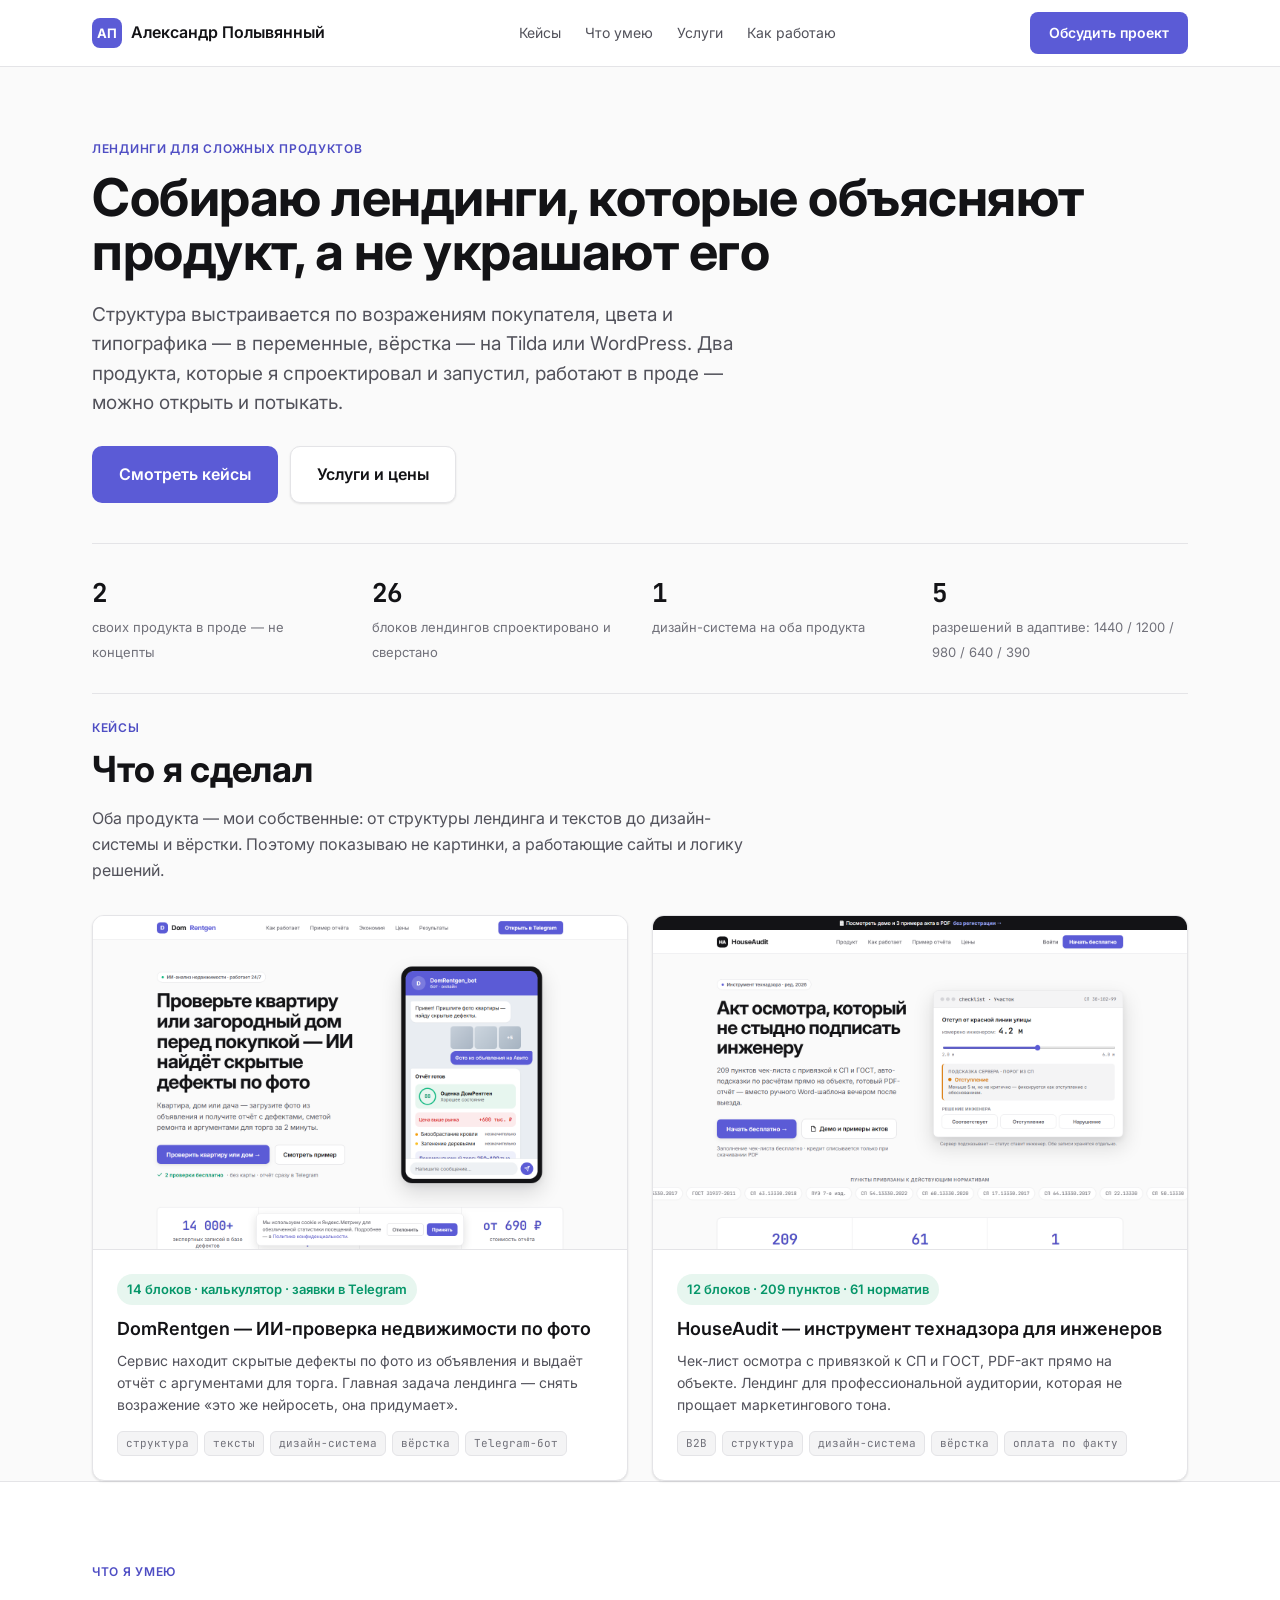
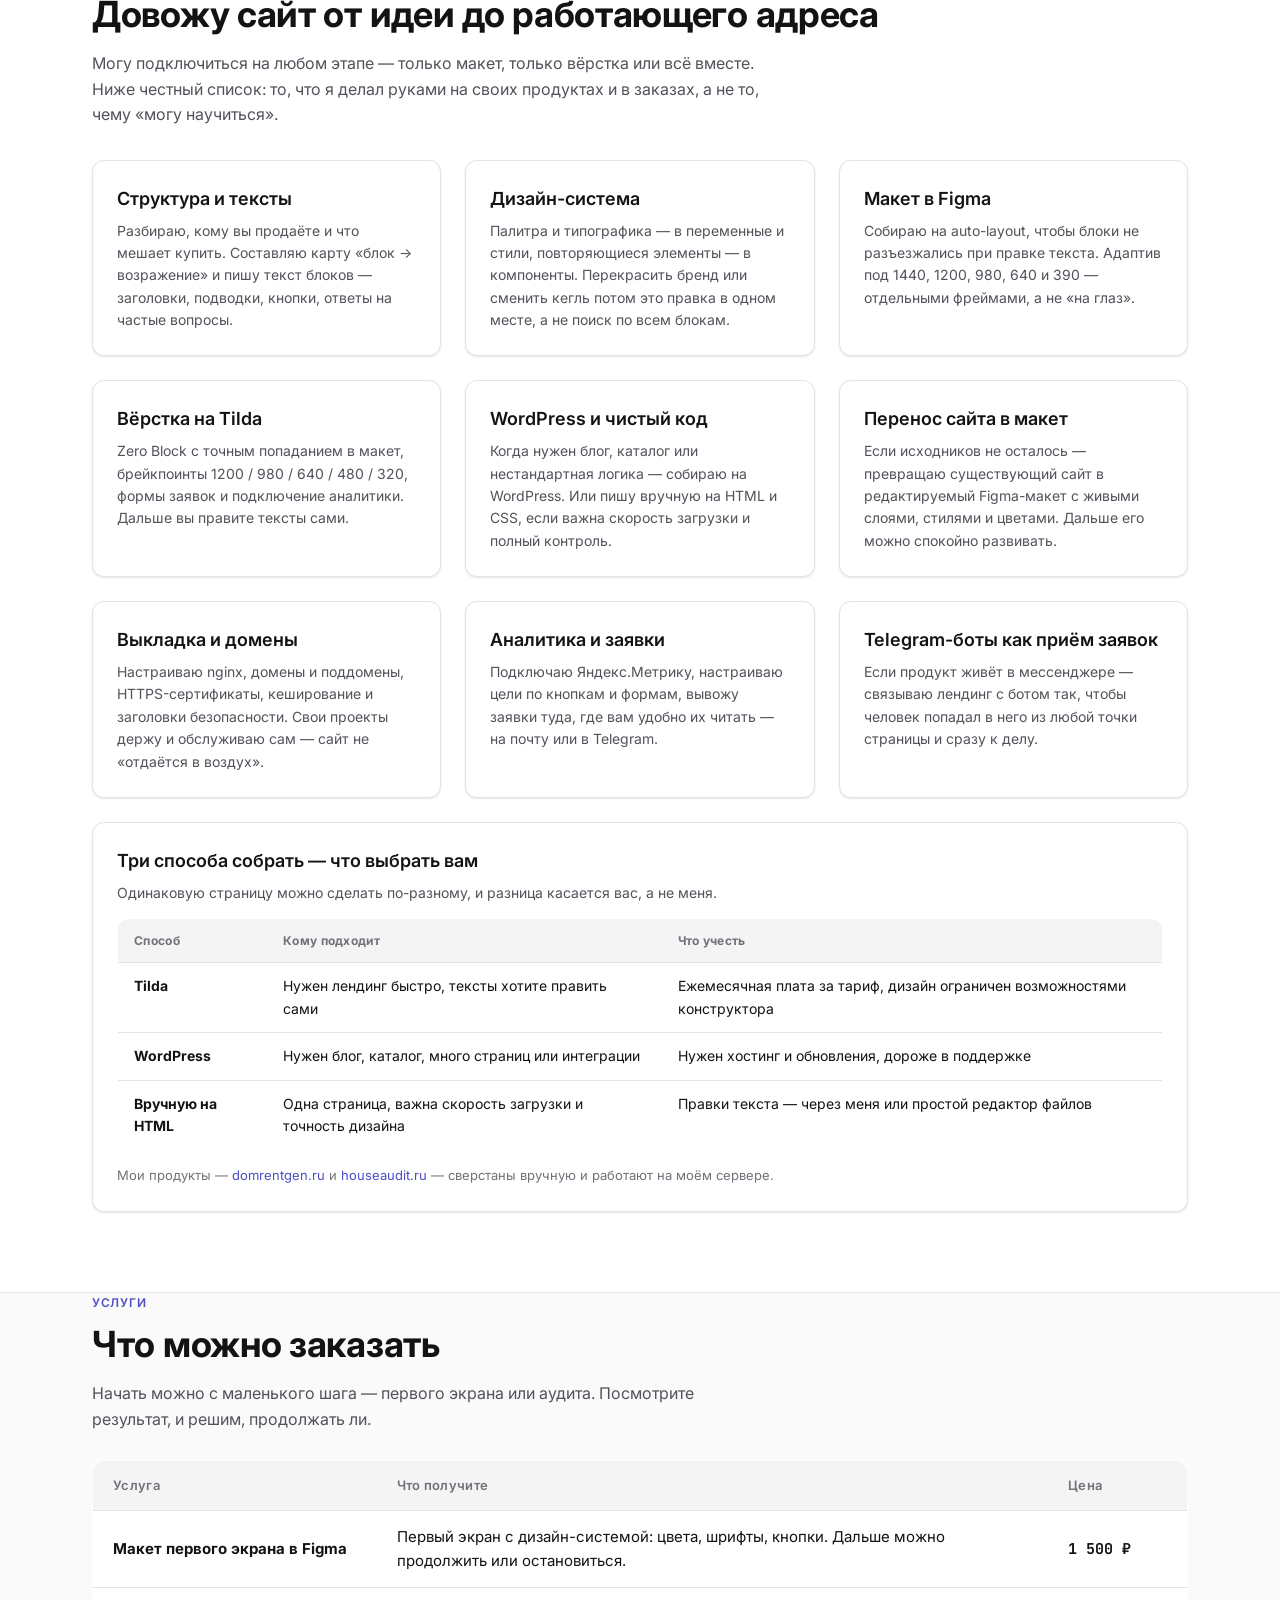
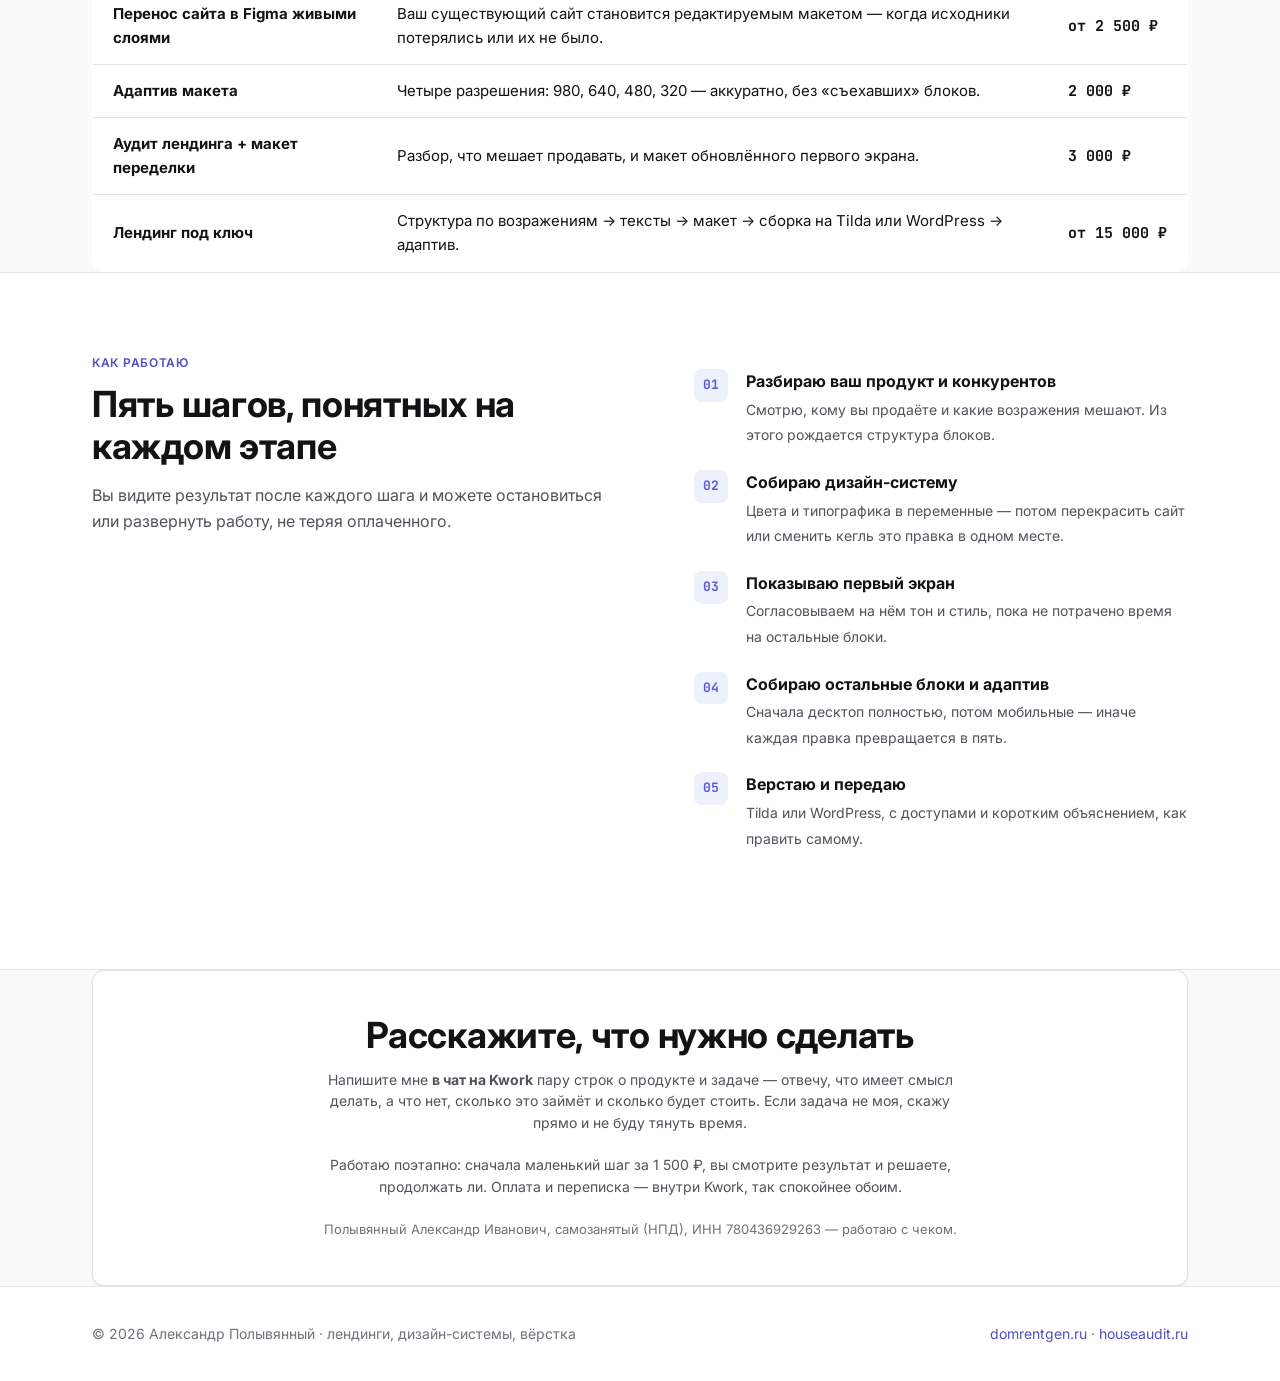
==== index.html @ 4ff12c0b "Портфолио: главная и два кейса" ====
<!doctype html>
<html lang="ru">
<head>
<meta charset="utf-8">
<meta name="viewport" content="width=device-width, initial-scale=1">
<title>Александр Полывянный — лендинги и дизайн-системы для продуктов</title>
<meta name="description" content="Собираю лендинги, которые объясняют сложный продукт: структура по возражениям, дизайн-система в Figma, сборка на Tilda или WordPress. Два своих продукта в проде.">
<meta property="og:title" content="Александр Полывянный — лендинги и дизайн-системы">
<meta property="og:description" content="Лендинги для сложных продуктов: структура, дизайн-система, вёрстка. Кейсы DomRentgen и HouseAudit.">
<meta property="og:image" content="assets/domrentgen-hero-1440.png">
<meta property="og:type" content="website">
<link rel="preconnect" href="https://fonts.googleapis.com">
<link href="https://fonts.googleapis.com/css2?family=Inter:wght@400;500;600;700&family=JetBrains+Mono:wght@500;700&display=swap" rel="stylesheet">
<link rel="stylesheet" href="styles.css">
</head>
<body>

<header class="site-head">
  <div class="wrap">
    <a class="logo" href="/"><i>АП</i> Александр Полывянный</a>
    <nav class="site-nav">
      <a href="#cases">Кейсы</a>
      <a href="#skills">Что умею</a>
      <a href="#services">Услуги</a>
      <a href="#process">Как работаю</a>
    </nav>
    <a class="btn btn-primary btn-sm" href="#contact">Обсудить проект</a>
  </div>
</header>

<section class="wrap" style="padding-top:72px;padding-bottom:24px">
  <p class="eyebrow">ЛЕНДИНГИ ДЛЯ СЛОЖНЫХ ПРОДУКТОВ</p>
  <h1>Собираю лендинги, которые объясняют продукт, а не украшают его</h1>
  <p class="lead sub">Структура выстраивается по возражениям покупателя, цвета и типографика — в переменные, вёрстка — на Tilda или WordPress. Два продукта, которые я спроектировал и запустил, работают в проде — можно открыть и потыкать.</p>
  <div style="display:flex;gap:12px;flex-wrap:wrap;margin-top:28px">
    <a class="btn btn-primary" href="#cases">Смотреть кейсы</a>
    <a class="btn btn-ghost" href="#services">Услуги и цены</a>
  </div>

  <div class="facts">
    <div><b>2</b><span>своих продукта в проде — не концепты</span></div>
    <div><b>26</b><span>блоков лендингов спроектировано и сверстано</span></div>
    <div><b>1</b><span>дизайн-система на оба продукта</span></div>
    <div><b>5</b><span>разрешений в адаптиве: 1440 / 1200 / 980 / 640 / 390</span></div>
  </div>
</section>

<section id="cases" class="wrap">
  <p class="eyebrow">КЕЙСЫ</p>
  <h2>Что я сделал</h2>
  <p class="sub">Оба продукта — мои собственные: от структуры лендинга и текстов до дизайн-системы и вёрстки. Поэтому показываю не картинки, а работающие сайты и логику решений.</p>

  <div class="grid g2" style="margin-top:32px">
    <a class="card case" href="case-domrentgen.html">
      <div class="shot"><img src="assets/domrentgen-hero-1440.png" alt="Первый экран лендинга DomRentgen" loading="lazy"></div>
      <div class="card-pad">
        <span class="result">14 блоков · калькулятор · заявки в Telegram</span>
        <h3>DomRentgen — ИИ-проверка недвижимости по фото</h3>
        <p>Сервис находит скрытые дефекты по фото из объявления и выдаёт отчёт с аргументами для торга. Главная задача лендинга — снять возражение «это же нейросеть, она придумает».</p>
        <div class="tags"><span class="tag">структура</span><span class="tag">тексты</span><span class="tag">дизайн-система</span><span class="tag">вёрстка</span><span class="tag">Telegram-бот</span></div>
      </div>
    </a>

    <a class="card case" href="case-houseaudit.html">
      <div class="shot"><img src="assets/houseaudit-hero-1440.png" alt="Первый экран лендинга HouseAudit" loading="lazy"></div>
      <div class="card-pad">
        <span class="result">12 блоков · 209 пунктов · 61 норматив</span>
        <h3>HouseAudit — инструмент технадзора для инженеров</h3>
        <p>Чек-лист осмотра с привязкой к СП и ГОСТ, PDF-акт прямо на объекте. Лендинг для профессиональной аудитории, которая не прощает маркетингового тона.</p>
        <div class="tags"><span class="tag">B2B</span><span class="tag">структура</span><span class="tag">дизайн-система</span><span class="tag">вёрстка</span><span class="tag">оплата по факту</span></div>
      </div>
    </a>
  </div>

</section>

<section id="skills" style="background:var(--surface);border-top:1px solid var(--line);border-bottom:1px solid var(--line)">
  <div class="wrap">
    <p class="eyebrow">ЧТО Я УМЕЮ</p>
    <h2>Довожу сайт от идеи до работающего адреса</h2>
    <p class="sub">Могу подключиться на любом этапе — только макет, только вёрстка или всё вместе. Ниже честный список: то, что я делал руками на своих продуктах и в заказах, а не то, чему «могу научиться».</p>

    <div class="grid g3" style="margin-top:32px">
      <div class="card card-pad">
        <h3>Структура и тексты</h3>
        <p>Разбираю, кому вы продаёте и что мешает купить. Составляю карту «блок → возражение» и пишу текст блоков — заголовки, подводки, кнопки, ответы на частые вопросы.</p>
      </div>
      <div class="card card-pad">
        <h3>Дизайн-система</h3>
        <p>Палитра и типографика — в переменные и стили, повторяющиеся элементы — в компоненты. Перекрасить бренд или сменить кегль потом это правка в одном месте, а не поиск по всем блокам.</p>
      </div>
      <div class="card card-pad">
        <h3>Макет в Figma</h3>
        <p>Собираю на auto-layout, чтобы блоки не разъезжались при правке текста. Адаптив под 1440, 1200, 980, 640 и 390 — отдельными фреймами, а не «на глаз».</p>
      </div>
      <div class="card card-pad">
        <h3>Вёрстка на Tilda</h3>
        <p>Zero Block с точным попаданием в макет, брейкпоинты 1200 / 980 / 640 / 480 / 320, формы заявок и подключение аналитики. Дальше вы правите тексты сами.</p>
      </div>
      <div class="card card-pad">
        <h3>WordPress и чистый код</h3>
        <p>Когда нужен блог, каталог или нестандартная логика — собираю на WordPress. Или пишу вручную на HTML и CSS, если важна скорость загрузки и полный контроль.</p>
      </div>
      <div class="card card-pad">
        <h3>Перенос сайта в макет</h3>
        <p>Если исходников не осталось — превращаю существующий сайт в редактируемый Figma-макет с живыми слоями, стилями и цветами. Дальше его можно спокойно развивать.</p>
      </div>
      <div class="card card-pad">
        <h3>Выкладка и домены</h3>
        <p>Настраиваю nginx, домены и поддомены, HTTPS-сертификаты, кеширование и заголовки безопасности. Свои проекты держу и обслуживаю сам — сайт не «отдаётся в воздух».</p>
      </div>
      <div class="card card-pad">
        <h3>Аналитика и заявки</h3>
        <p>Подключаю Яндекс.Метрику, настраиваю цели по кнопкам и формам, вывожу заявки туда, где вам удобно их читать — на почту или в Telegram.</p>
      </div>
      <div class="card card-pad">
        <h3>Telegram-боты как приём заявок</h3>
        <p>Если продукт живёт в мессенджере — связываю лендинг с ботом так, чтобы человек попадал в него из любой точки страницы и сразу к делу.</p>
      </div>
    </div>

    <div class="card card-pad" style="margin-top:24px">
      <h3>Три способа собрать — что выбрать вам</h3>
      <p style="margin-bottom:14px">Одинаковую страницу можно сделать по-разному, и разница касается вас, а не меня.</p>
      <table class="tbl">
        <tr><th>Способ</th><th>Кому подходит</th><th>Что учесть</th></tr>
        <tr><td><b>Tilda</b></td><td>Нужен лендинг быстро, тексты хотите править сами</td><td>Ежемесячная плата за тариф, дизайн ограничен возможностями конструктора</td></tr>
        <tr><td><b>WordPress</b></td><td>Нужен блог, каталог, много страниц или интеграции</td><td>Нужен хостинг и обновления, дороже в поддержке</td></tr>
        <tr><td><b>Вручную на HTML</b></td><td>Одна страница, важна скорость загрузки и точность дизайна</td><td>Правки текста — через меня или простой редактор файлов</td></tr>
      </table>
      <p style="margin:14px 0 0"><small>Мои продукты — <a href="https://domrentgen.ru" target="_blank" rel="noopener">domrentgen.ru</a> и <a href="https://houseaudit.ru" target="_blank" rel="noopener">houseaudit.ru</a> — сверстаны вручную и работают на моём сервере.</small></p>
    </div>
  </div>
</section>

<section id="services" class="wrap">
  <p class="eyebrow">УСЛУГИ</p>
  <h2>Что можно заказать</h2>
  <p class="sub">Начать можно с маленького шага — первого экрана или аудита. Посмотрите результат, и решим, продолжать ли.</p>

  <table class="price" style="margin-top:28px">
    <tr><th>Услуга</th><th>Что получите</th><th>Цена</th></tr>
    <tr>
      <td><b>Макет первого экрана в Figma</b></td>
      <td>Первый экран с дизайн-системой: цвета, шрифты, кнопки. Дальше можно продолжить или остановиться.</td>
      <td class="p">1 500 ₽</td>
    </tr>
    <tr>
      <td><b>Перенос сайта в Figma живыми слоями</b></td>
      <td>Ваш существующий сайт становится редактируемым макетом — когда исходники потерялись или их не было.</td>
      <td class="p">от 2 500 ₽</td>
    </tr>
    <tr>
      <td><b>Адаптив макета</b></td>
      <td>Четыре разрешения: 980, 640, 480, 320 — аккуратно, без «съехавших» блоков.</td>
      <td class="p">2 000 ₽</td>
    </tr>
    <tr>
      <td><b>Аудит лендинга + макет переделки</b></td>
      <td>Разбор, что мешает продавать, и макет обновлённого первого экрана.</td>
      <td class="p">3 000 ₽</td>
    </tr>
    <tr>
      <td><b>Лендинг под ключ</b></td>
      <td>Структура по возражениям → тексты → макет → сборка на Tilda или WordPress → адаптив.</td>
      <td class="p">от 15 000 ₽</td>
    </tr>
  </table>
</section>

<section id="process" style="background:var(--surface);border-top:1px solid var(--line);border-bottom:1px solid var(--line)">
  <div class="wrap two-col">
    <div>
      <p class="eyebrow">КАК РАБОТАЮ</p>
      <h2>Пять шагов, понятных на каждом этапе</h2>
      <p>Вы видите результат после каждого шага и можете остановиться или развернуть работу, не теряя оплаченного.</p>
    </div>
    <ol class="steps">
      <li><b>Разбираю ваш продукт и конкурентов</b><span>Смотрю, кому вы продаёте и какие возражения мешают. Из этого рождается структура блоков.</span></li>
      <li><b>Собираю дизайн-систему</b><span>Цвета и типографика в переменные — потом перекрасить сайт или сменить кегль это правка в одном месте.</span></li>
      <li><b>Показываю первый экран</b><span>Согласовываем на нём тон и стиль, пока не потрачено время на остальные блоки.</span></li>
      <li><b>Собираю остальные блоки и адаптив</b><span>Сначала десктоп полностью, потом мобильные — иначе каждая правка превращается в пять.</span></li>
      <li><b>Верстаю и передаю</b><span>Tilda или WordPress, с доступами и коротким объяснением, как править самому.</span></li>
    </ol>
  </div>
</section>

<section id="contact" class="wrap">
  <div class="card card-pad" style="padding:44px;text-align:center">
    <h2 style="margin-bottom:12px">Расскажите, что нужно сделать</h2>
    <p class="lead" style="max-width:660px;margin:0 auto 20px">Напишите мне <b>в чат на Kwork</b> пару строк о продукте и задаче — отвечу, что имеет смысл делать, а что нет, сколько это займёт и сколько будет стоить. Если задача не моя, скажу прямо и не буду тянуть время.</p>
    <p style="max-width:660px;margin:0 auto 8px">Работаю поэтапно: сначала маленький шаг за 1 500 ₽, вы смотрите результат и решаете, продолжать ли. Оплата и переписка — внутри Kwork, так спокойнее обоим.</p>
    <p style="margin-top:20px"><small>Полывянный Александр Иванович, самозанятый (НПД), ИНН 780436929263 — работаю с чеком.</small></p>
  </div>
</section>

<footer class="site-foot">
  <div class="wrap">
    <span>© 2026 Александр Полывянный · лендинги, дизайн-системы, вёрстка</span>
    <span><a href="https://domrentgen.ru" target="_blank" rel="noopener">domrentgen.ru</a> · <a href="https://houseaudit.ru" target="_blank" rel="noopener">houseaudit.ru</a></span>
  </div>
</footer>

</body>
</html>
---- styles.css ----
/* ===== DomRentgen/HouseAudit design system, переиспользована для портфолио ===== */
:root{
  --bg:#FAFAFA; --surface:#FFFFFF; --muted:#F4F4F5;
  --brand:#5B5BD6; --brand-700:#4F4EC4; --brand-800:#4140A3; --brand-soft:#EEF0FB;
  --green:#059669; --green-soft:#E7F6EF; --red:#DC2626; --amber-soft:#FDF3E0;
  --ink:#131316; --ink-2:#52525B; --ink-3:#71717A; --line:#E4E4E7;
  --radius:12px; --radius-sm:10px;
  --shadow-sm:0 1px 2px rgba(9,9,11,.06), 0 1px 3px rgba(9,9,11,.05);
  --shadow-lg:0 8px 16px rgba(9,9,11,.06), 0 24px 56px rgba(9,9,11,.14);
  --font:"Inter",-apple-system,BlinkMacSystemFont,"Segoe UI",Roboto,Helvetica,Arial,sans-serif;
  --mono:"JetBrains Mono",ui-monospace,"SF Mono",Menlo,Consolas,monospace;
}
*{box-sizing:border-box}
html{scroll-behavior:smooth}
body{margin:0;background:var(--bg);color:var(--ink);font-family:var(--font);font-size:16px;line-height:1.6;-webkit-font-smoothing:antialiased}
img{max-width:100%;height:auto;display:block}
a{color:var(--brand-700);text-decoration:none}
a:hover{color:var(--brand-800)}
.wrap{max-width:1160px;margin:0 auto;padding:0 32px}

/* header */
.site-head{position:sticky;top:0;z-index:20;background:rgba(255,255,255,.88);backdrop-filter:blur(10px);border-bottom:1px solid var(--line)}
.site-head .wrap{display:flex;align-items:center;justify-content:space-between;gap:24px;padding-top:12px;padding-bottom:12px}
.logo{display:flex;align-items:center;gap:9px;color:var(--ink);font-weight:600}
.logo i{display:grid;place-items:center;width:30px;height:30px;border-radius:8px;background:var(--brand);color:#fff;font-style:normal;font-size:13px;font-weight:700}
.site-nav{display:flex;gap:24px;font-size:14px}
.site-nav a{color:var(--ink-2)}
.site-nav a:hover{color:var(--ink)}

/* buttons */
.btn{display:inline-flex;align-items:center;gap:8px;padding:15px 26px;border-radius:var(--radius-sm);font-size:16px;font-weight:600;border:1px solid transparent;cursor:pointer;transition:.15s}
.btn-primary{background:var(--brand);color:#fff}
.btn-primary:hover{background:var(--brand-700);color:#fff}
.btn-ghost{background:var(--surface);color:var(--ink);border-color:var(--line);box-shadow:var(--shadow-sm)}
.btn-ghost:hover{color:var(--ink);border-color:#d4d4d8}
.btn-sm{padding:9px 18px;font-size:14px;border-radius:8px}

/* sections */
section{padding:80px 0}
section.tight{padding:56px 0}
.eyebrow{font-size:12px;font-weight:600;letter-spacing:.72px;color:var(--brand-700);margin:0 0 12px}
h1{font-size:52px;line-height:1.05;font-weight:700;letter-spacing:-.5px;margin:0 0 20px}
h2{font-size:36px;line-height:1.15;font-weight:700;letter-spacing:-.3px;margin:0 0 16px}
h3{font-size:18px;font-weight:600;margin:0 0 8px}
p{margin:0 0 16px;color:var(--ink-2)}
.lead{font-size:19px;line-height:1.55}
.sub{max-width:680px}
.muted{color:var(--ink-3)}
small{font-size:13px;color:var(--ink-3)}

/* facts */
.facts{display:grid;grid-template-columns:repeat(4,1fr);gap:24px;border-top:1px solid var(--line);border-bottom:1px solid var(--line);padding:28px 0;margin-top:40px}
.facts b{display:block;font-family:var(--mono);font-size:26px;font-weight:700;color:var(--ink);letter-spacing:-1px}
.facts span{font-size:13px;color:var(--ink-3);line-height:1.4}

/* cards */
.grid{display:grid;gap:24px}
.g2{grid-template-columns:repeat(2,1fr)}
.g3{grid-template-columns:repeat(3,1fr)}
.g4{grid-template-columns:repeat(4,1fr)}
.card{background:var(--surface);border:1px solid var(--line);border-radius:var(--radius);box-shadow:var(--shadow-sm);overflow:hidden}
.card-pad{padding:24px}
.card h3{margin-bottom:6px}
.card p{font-size:14px;margin-bottom:0}

/* case cards */
.case{display:block;color:inherit}
.case:hover{color:inherit;box-shadow:var(--shadow-lg);transform:translateY(-2px)}
.case{transition:.18s}
.case .shot{background:var(--muted);border-bottom:1px solid var(--line);aspect-ratio:16/10;overflow:hidden}
.case .shot img{width:100%;height:100%;object-fit:cover;object-position:top center}
.result{display:inline-block;background:var(--green-soft);color:var(--green);font-size:13px;font-weight:600;padding:5px 10px;border-radius:999px;margin-bottom:10px}
.tags{display:flex;flex-wrap:wrap;gap:6px;margin-top:14px}
.tag{font-family:var(--mono);font-size:11px;color:var(--ink-3);background:var(--muted);border:1px solid var(--line);border-radius:6px;padding:3px 8px}

/* build status */
.build{display:flex;gap:16px;align-items:flex-start}
.build .num{flex:0 0 auto;width:38px;height:38px;border-radius:999px;display:grid;place-items:center;font-family:var(--mono);font-size:13px;font-weight:700;background:var(--brand-soft);color:var(--brand-800)}
.status{display:inline-block;font-size:11px;font-weight:600;padding:3px 9px;border-radius:999px;margin-left:8px;vertical-align:middle}
.st-live{background:var(--green-soft);color:var(--green)}
.st-wip{background:var(--amber-soft);color:#B45309}
.st-plan{background:var(--muted);color:var(--ink-3)}

/* price table */
.price{width:100%;border-collapse:collapse;background:var(--surface);border:1px solid var(--line);border-radius:var(--radius);overflow:hidden}
.price th,.price td{text-align:left;padding:14px 20px;border-bottom:1px solid var(--line);font-size:15px}
.price th{background:var(--muted);font-size:13px;color:var(--ink-3);font-weight:600;letter-spacing:.3px}
.price tr:last-child td{border-bottom:0}
.price td.p{font-family:var(--mono);font-weight:700;white-space:nowrap}

/* steps */
.steps{counter-reset:s}
.steps li{list-style:none;position:relative;padding-left:52px;margin-bottom:22px}
.steps li:before{counter-increment:s;content:"0" counter(s);position:absolute;left:0;top:0;font-family:var(--mono);font-size:13px;font-weight:700;color:var(--brand);background:var(--brand-soft);border-radius:8px;padding:6px 9px}
.steps b{display:block;margin-bottom:2px}
.steps span{font-size:14px;color:var(--ink-2)}

/* swatches */
.sw{display:flex;flex-wrap:wrap;gap:10px;margin:0 0 18px}
.sw div{width:96px}
.sw i{display:block;height:52px;border-radius:8px;border:1px solid var(--line)}
.sw code{display:block;font-family:var(--mono);font-size:11px;color:var(--ink-3);margin-top:6px}

/* case page bits */
.hero-case{padding-top:56px;padding-bottom:32px}
.figure{margin:0 0 28px}
.figure img{border:1px solid var(--line);border-radius:var(--radius);box-shadow:var(--shadow-sm);background:var(--surface)}
.figure figcaption{font-size:13px;color:var(--ink-3);margin-top:10px}
.two-col{display:grid;grid-template-columns:1fr 1fr;gap:28px;align-items:start}
.prose{max-width:760px}
.prose h2{margin-top:44px}
.prose ul{padding-left:20px;color:var(--ink-2)}
.prose li{margin-bottom:8px}
.callout{background:var(--brand-soft);border-left:3px solid var(--brand);border-radius:0 var(--radius-sm) var(--radius-sm) 0;padding:18px 22px;margin:24px 0}
.callout p{margin:0;color:var(--ink)}
.tbl{width:100%;border-collapse:collapse;font-size:14px;background:var(--surface);border:1px solid var(--line);border-radius:var(--radius);overflow:hidden}
.tbl th,.tbl td{text-align:left;padding:12px 16px;border-bottom:1px solid var(--line);vertical-align:top}
.tbl th{background:var(--muted);font-size:12px;color:var(--ink-3);letter-spacing:.3px}
.tbl tr:last-child td{border-bottom:0}
.note{background:var(--amber-soft);border-radius:var(--radius-sm);padding:16px 20px;font-size:14px;color:#78350F;margin:24px 0}
.todo{background:#fff;border:1px dashed var(--brand);border-radius:var(--radius-sm);padding:16px 20px;font-size:14px;margin:24px 0}
.todo b{color:var(--brand-800)}

/* footer */
.site-foot{border-top:1px solid var(--line);background:var(--surface);padding:36px 0;font-size:14px;color:var(--ink-3)}
.site-foot .wrap{display:flex;justify-content:space-between;gap:24px;flex-wrap:wrap}

@media(max-width:960px){
  h1{font-size:38px} h2{font-size:28px}
  .g3,.g4,.facts{grid-template-columns:repeat(2,1fr)}
  .two-col{grid-template-columns:1fr}
  section{padding:56px 0}
  .site-nav{display:none}
}
@media(max-width:560px){
  .wrap{padding:0 18px}
  h1{font-size:31px} h2{font-size:24px}
  .g2,.g3,.g4,.facts{grid-template-columns:1fr}
  .btn{width:100%;justify-content:center}
}
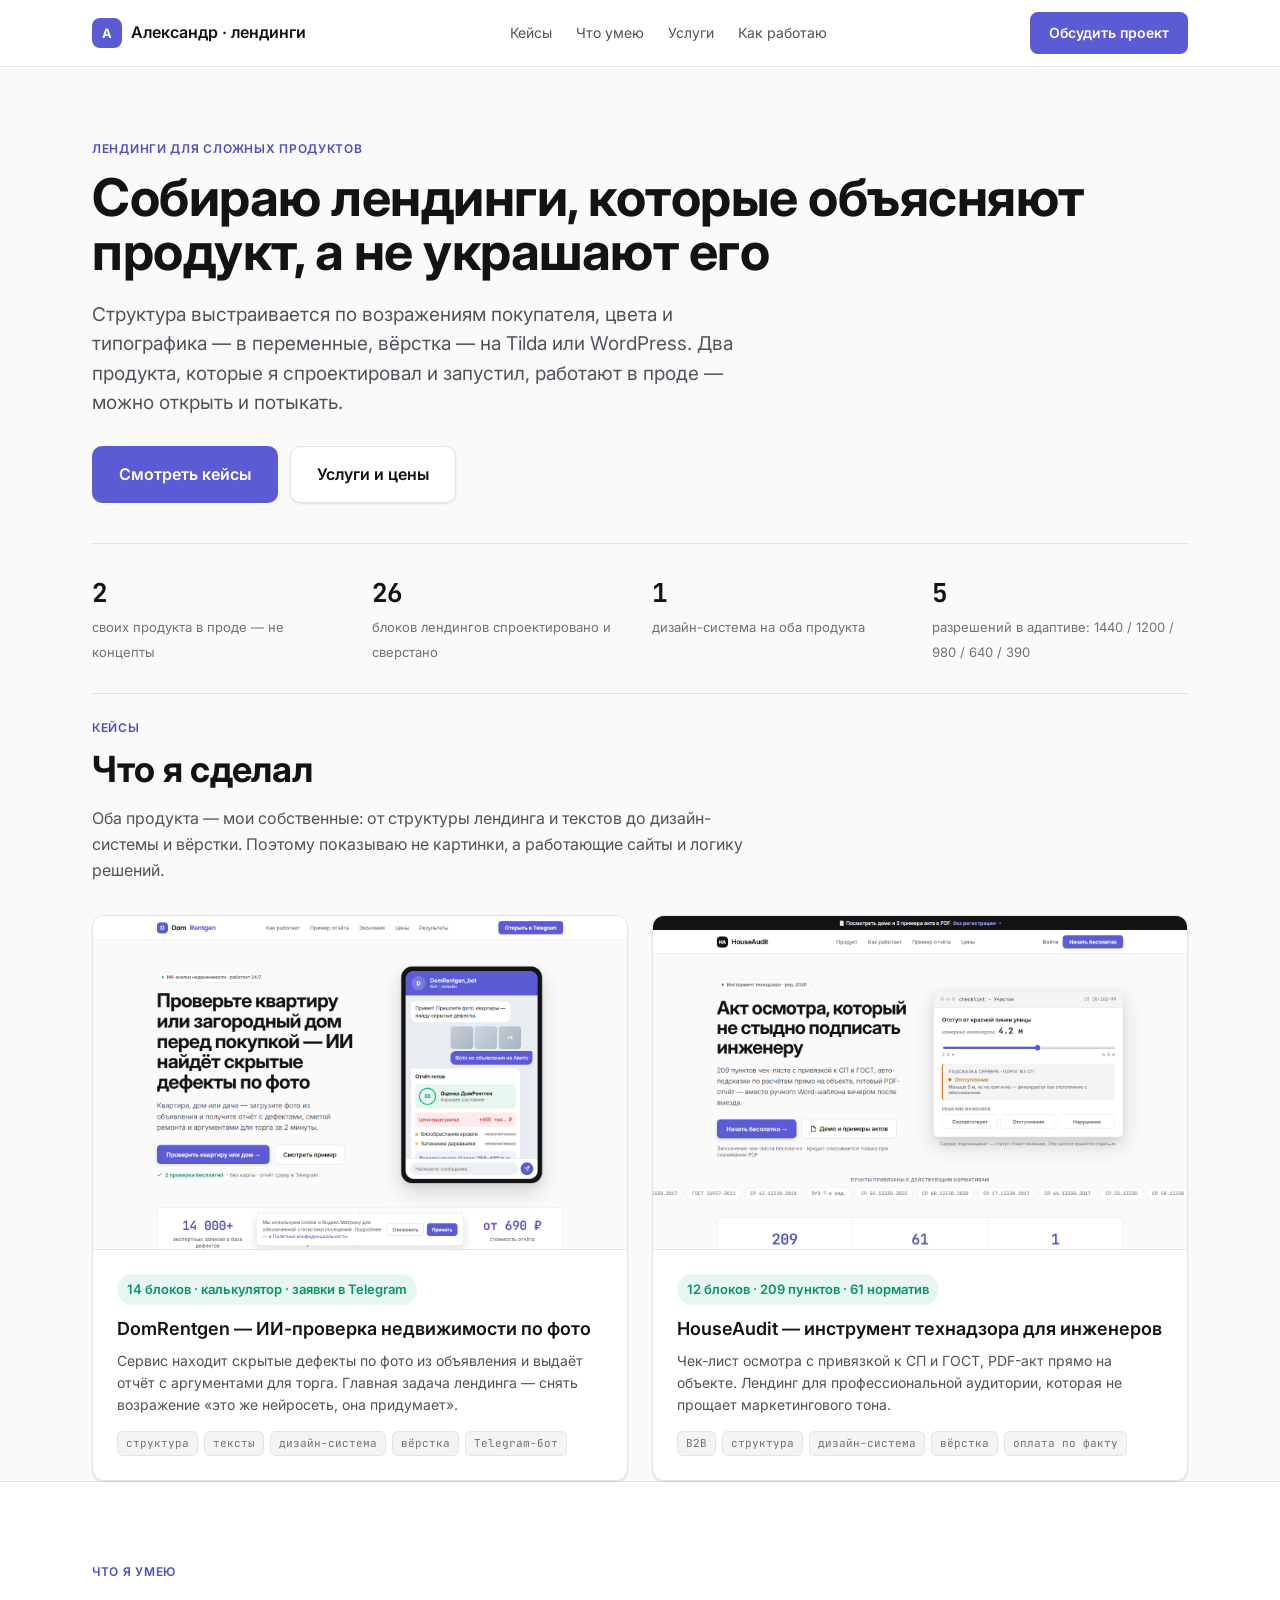
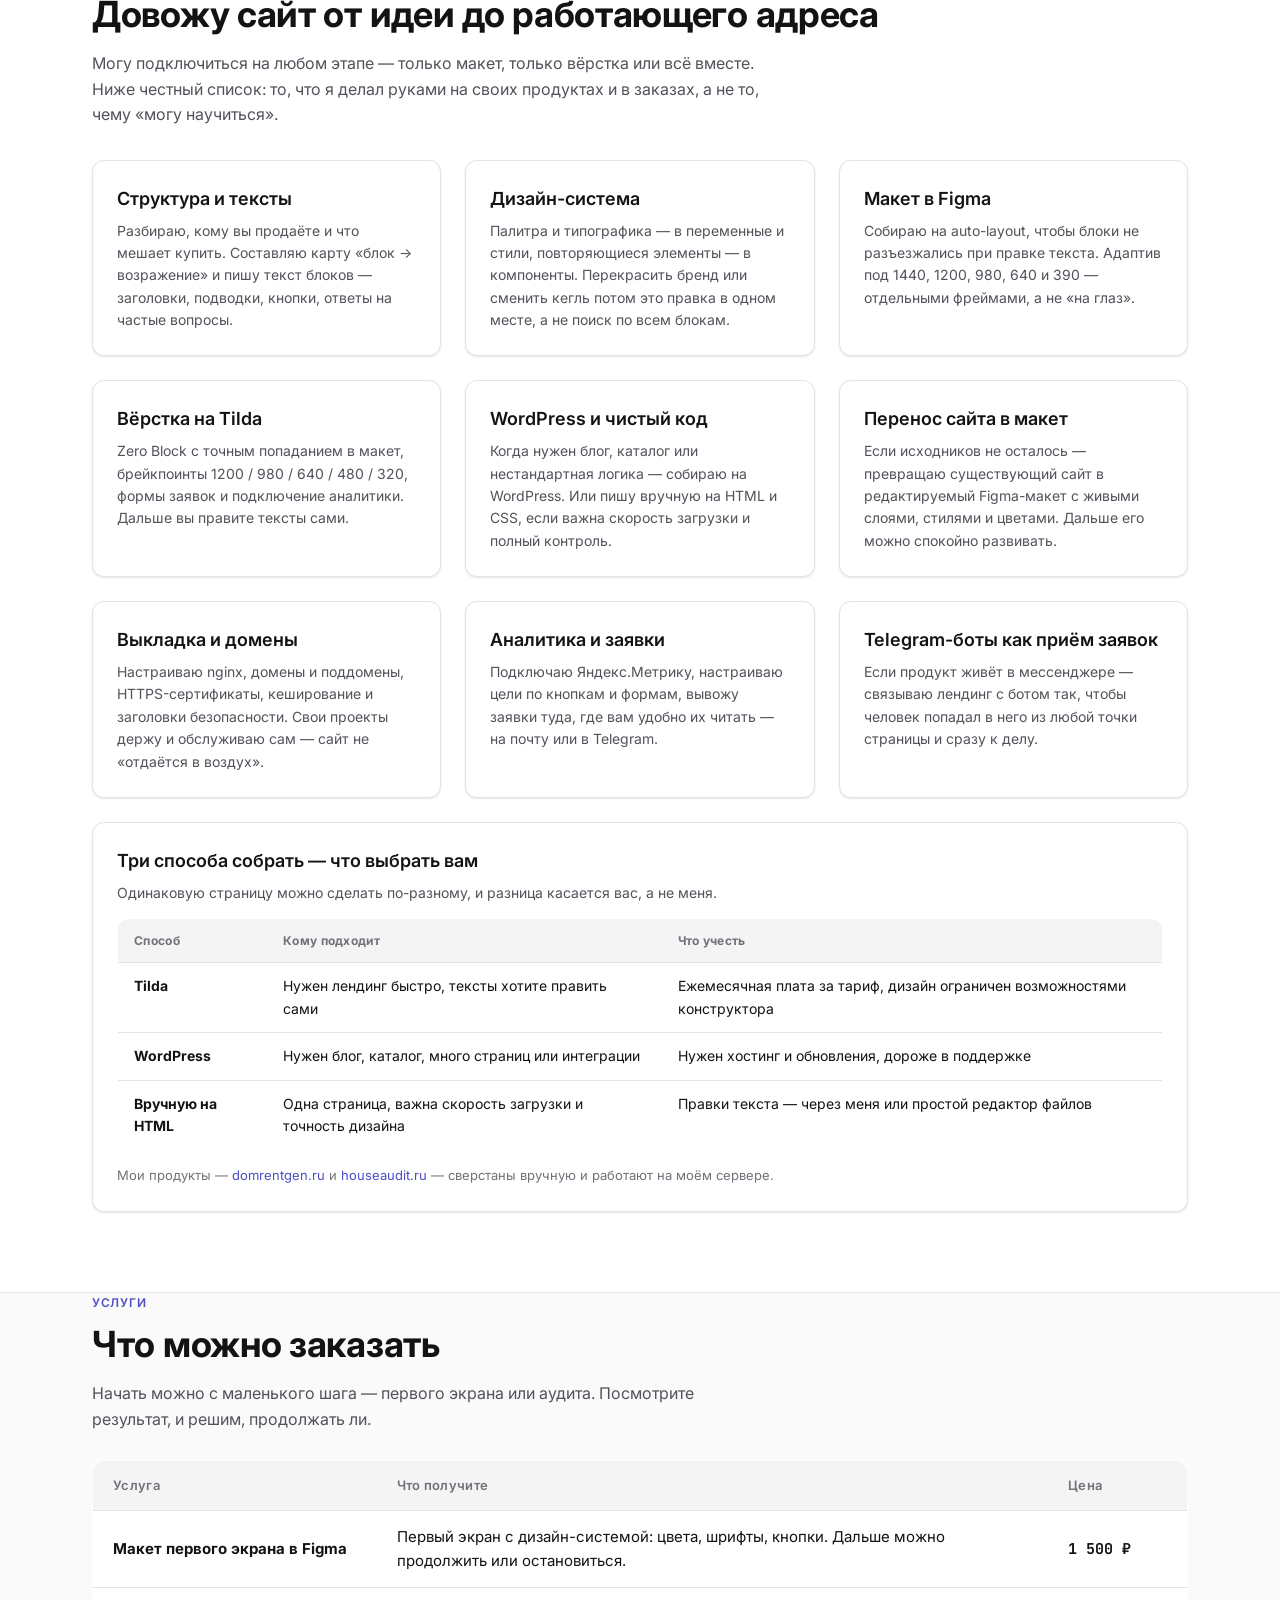
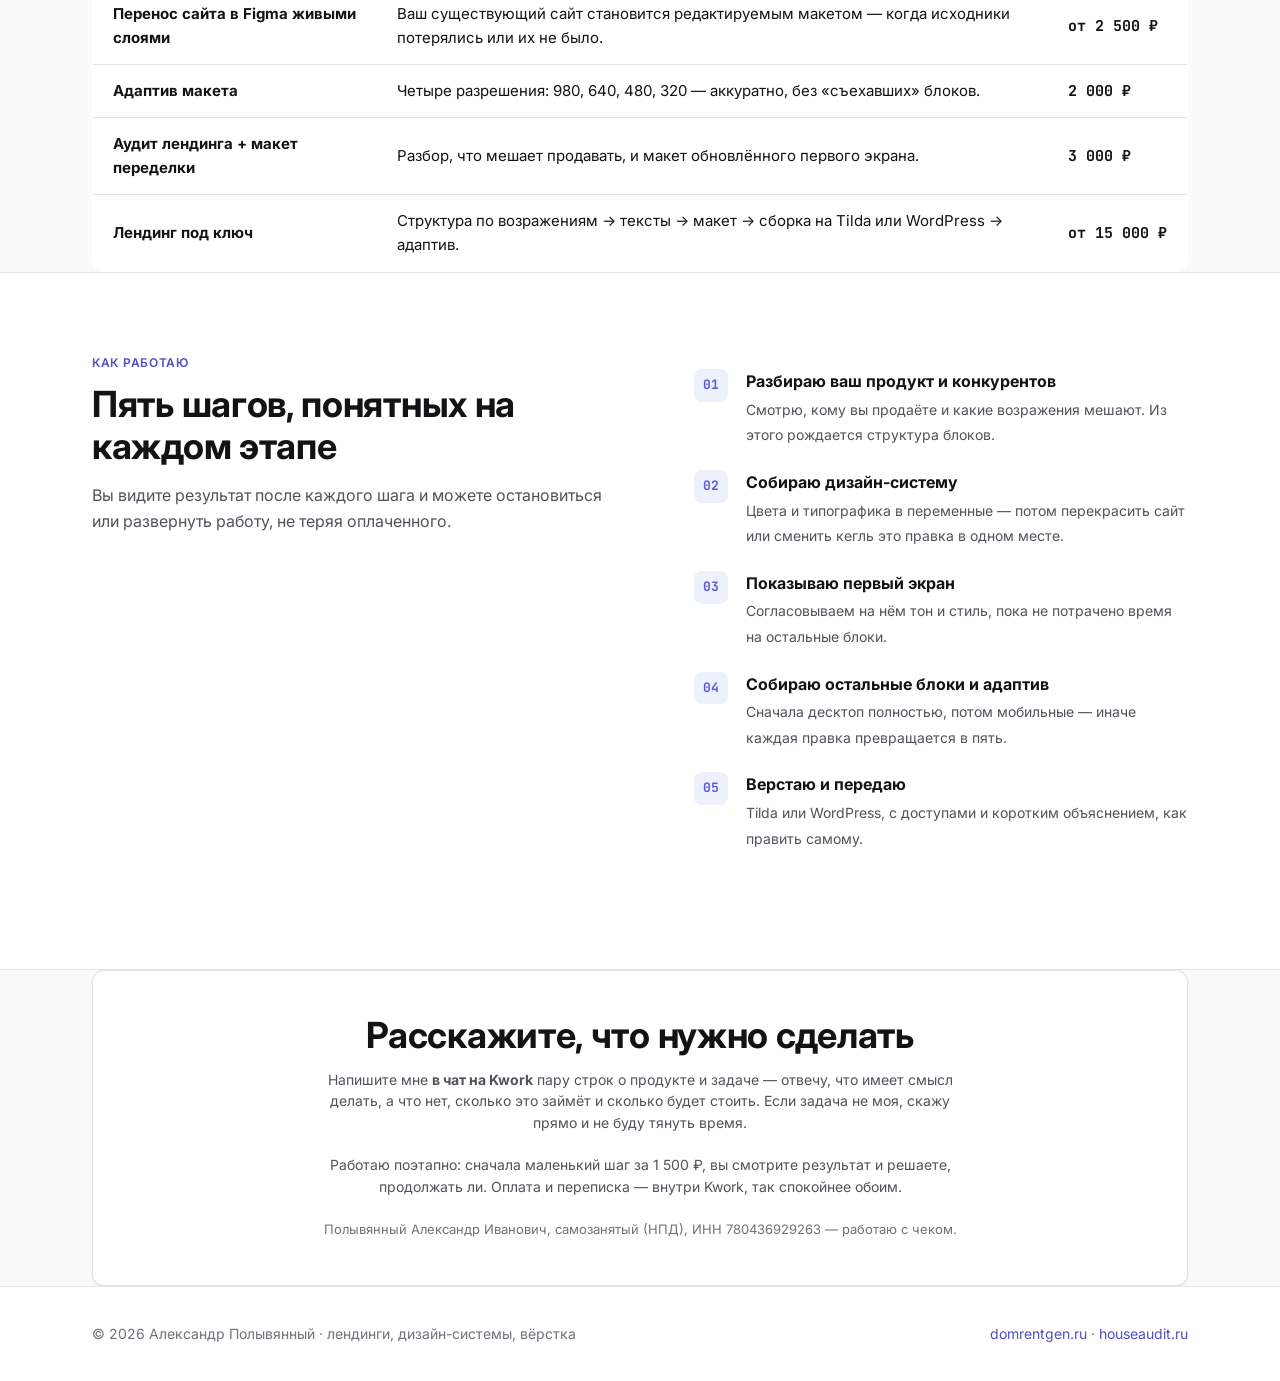
==== commit 07c60b4b: "Шапка без фамилии" ====
--- a/index.html
+++ b/index.html
@@ -3,9 +3,9 @@
 <head>
 <meta charset="utf-8">
 <meta name="viewport" content="width=device-width, initial-scale=1">
-<title>Александр Полывянный — лендинги и дизайн-системы для продуктов</title>
+<title>Александр — лендинги и дизайн-системы для продуктов</title>
 <meta name="description" content="Собираю лендинги, которые объясняют сложный продукт: структура по возражениям, дизайн-система в Figma, сборка на Tilda или WordPress. Два своих продукта в проде.">
-<meta property="og:title" content="Александр Полывянный — лендинги и дизайн-системы">
+<meta property="og:title" content="Александр — лендинги и дизайн-системы">
 <meta property="og:description" content="Лендинги для сложных продуктов: структура, дизайн-система, вёрстка. Кейсы DomRentgen и HouseAudit.">
 <meta property="og:image" content="assets/domrentgen-hero-1440.png">
 <meta property="og:type" content="website">
@@ -17,7 +17,7 @@
 
 <header class="site-head">
   <div class="wrap">
-    <a class="logo" href="/"><i>АП</i> Александр Полывянный</a>
+    <a class="logo" href="/"><i>А</i> Александр · лендинги</a>
     <nav class="site-nav">
       <a href="#cases">Кейсы</a>
       <a href="#skills">Что умею</a>
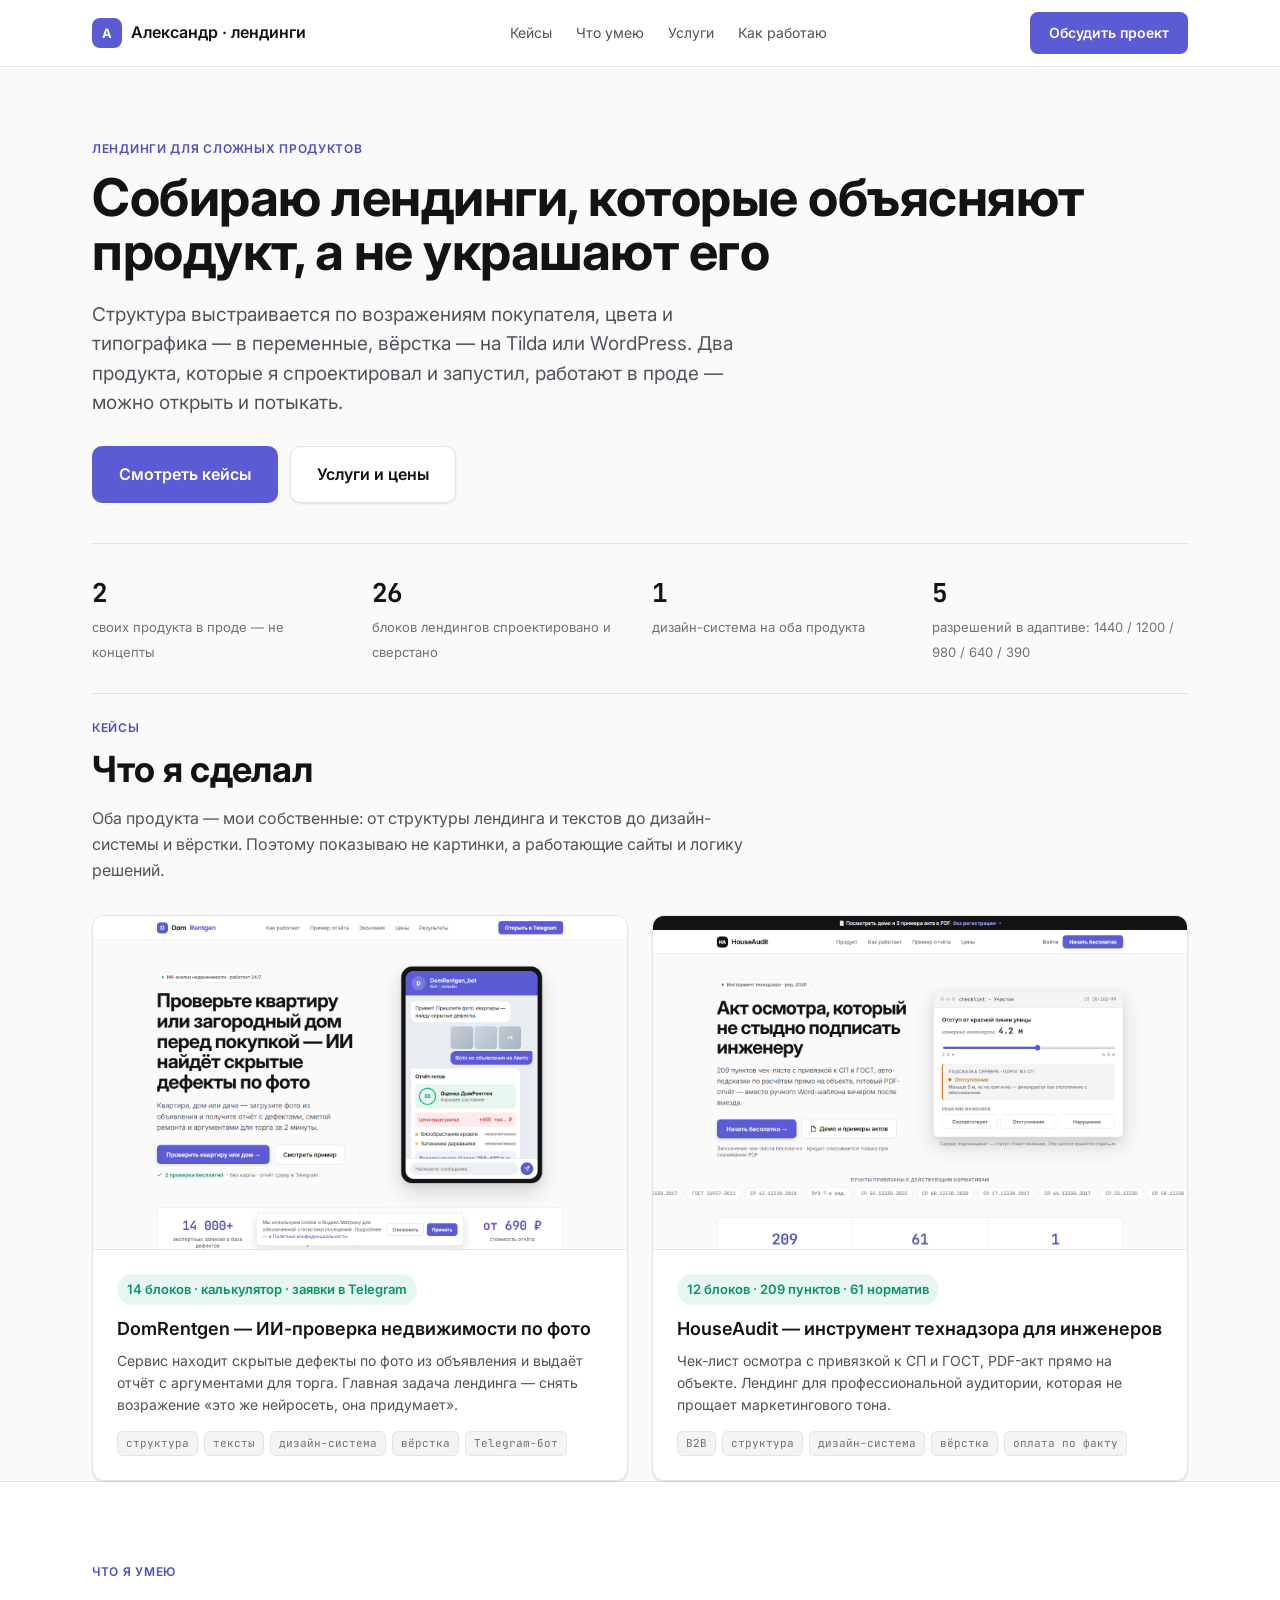
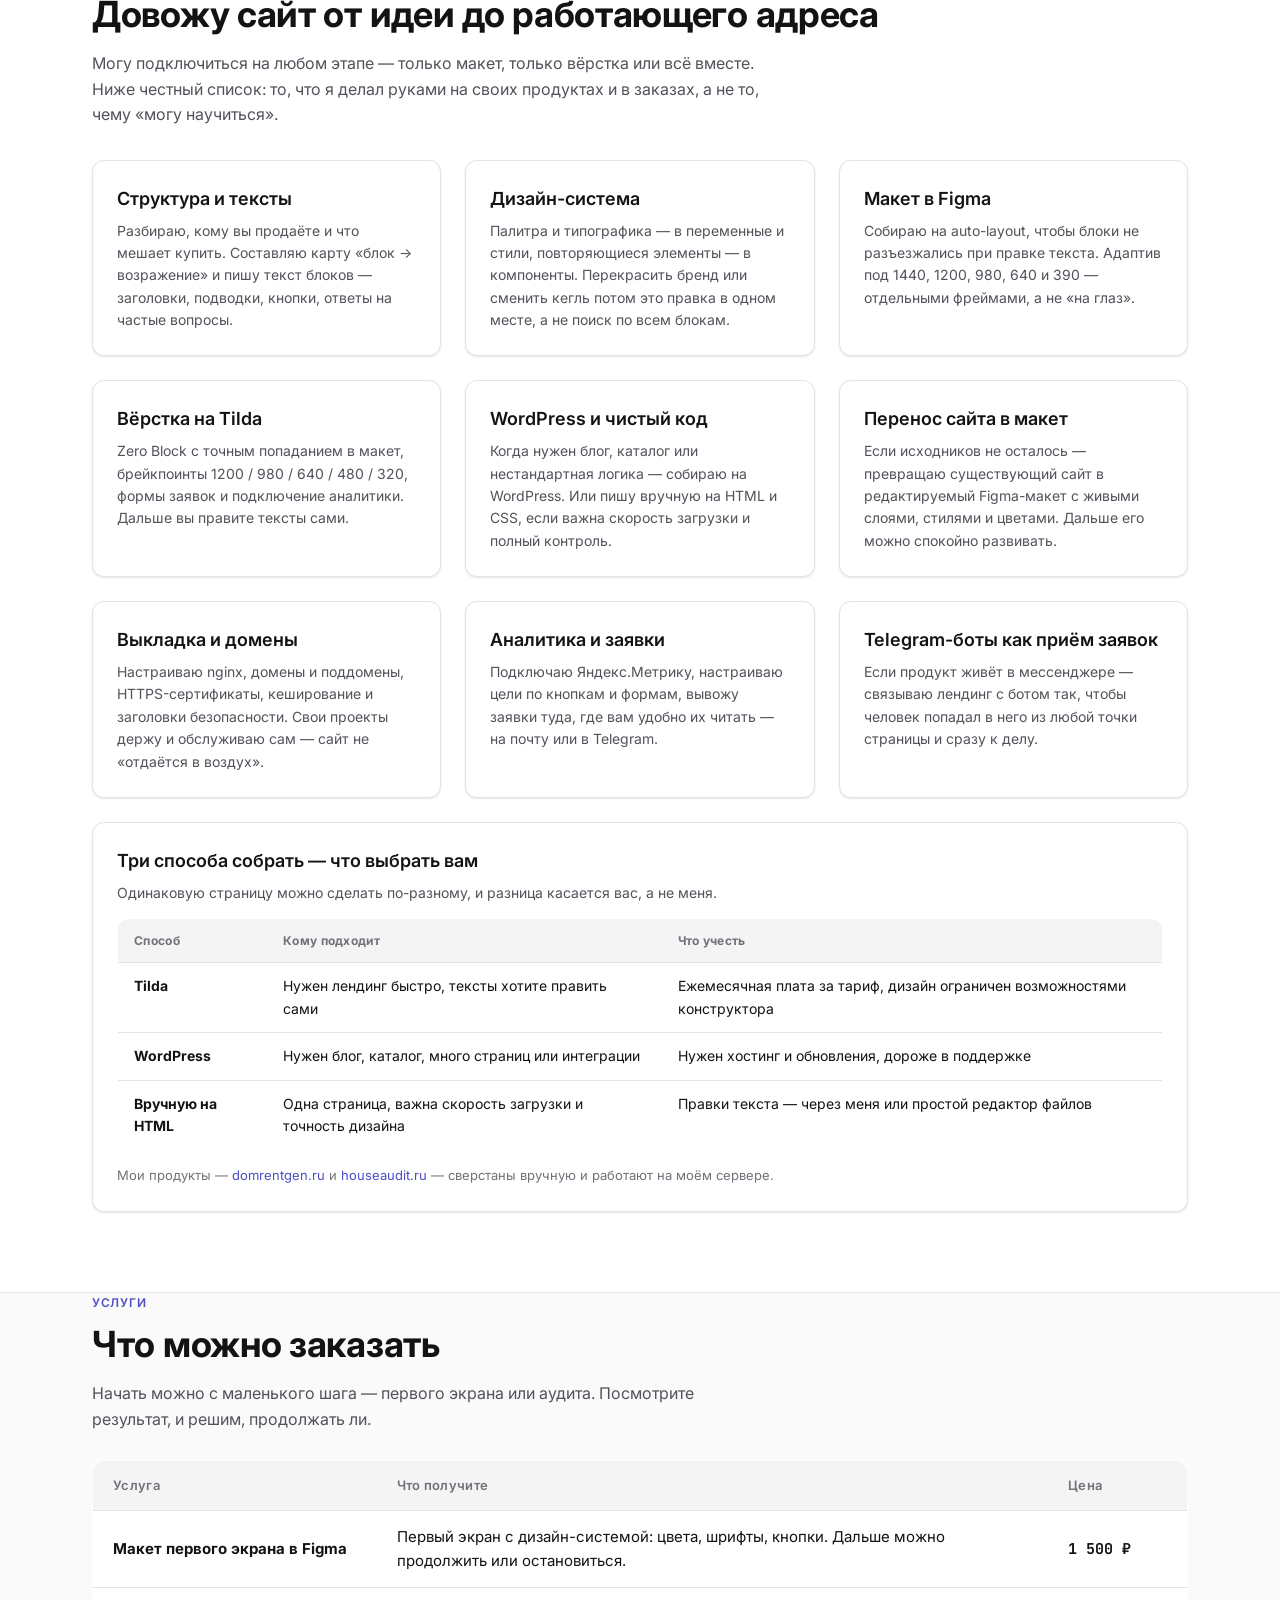
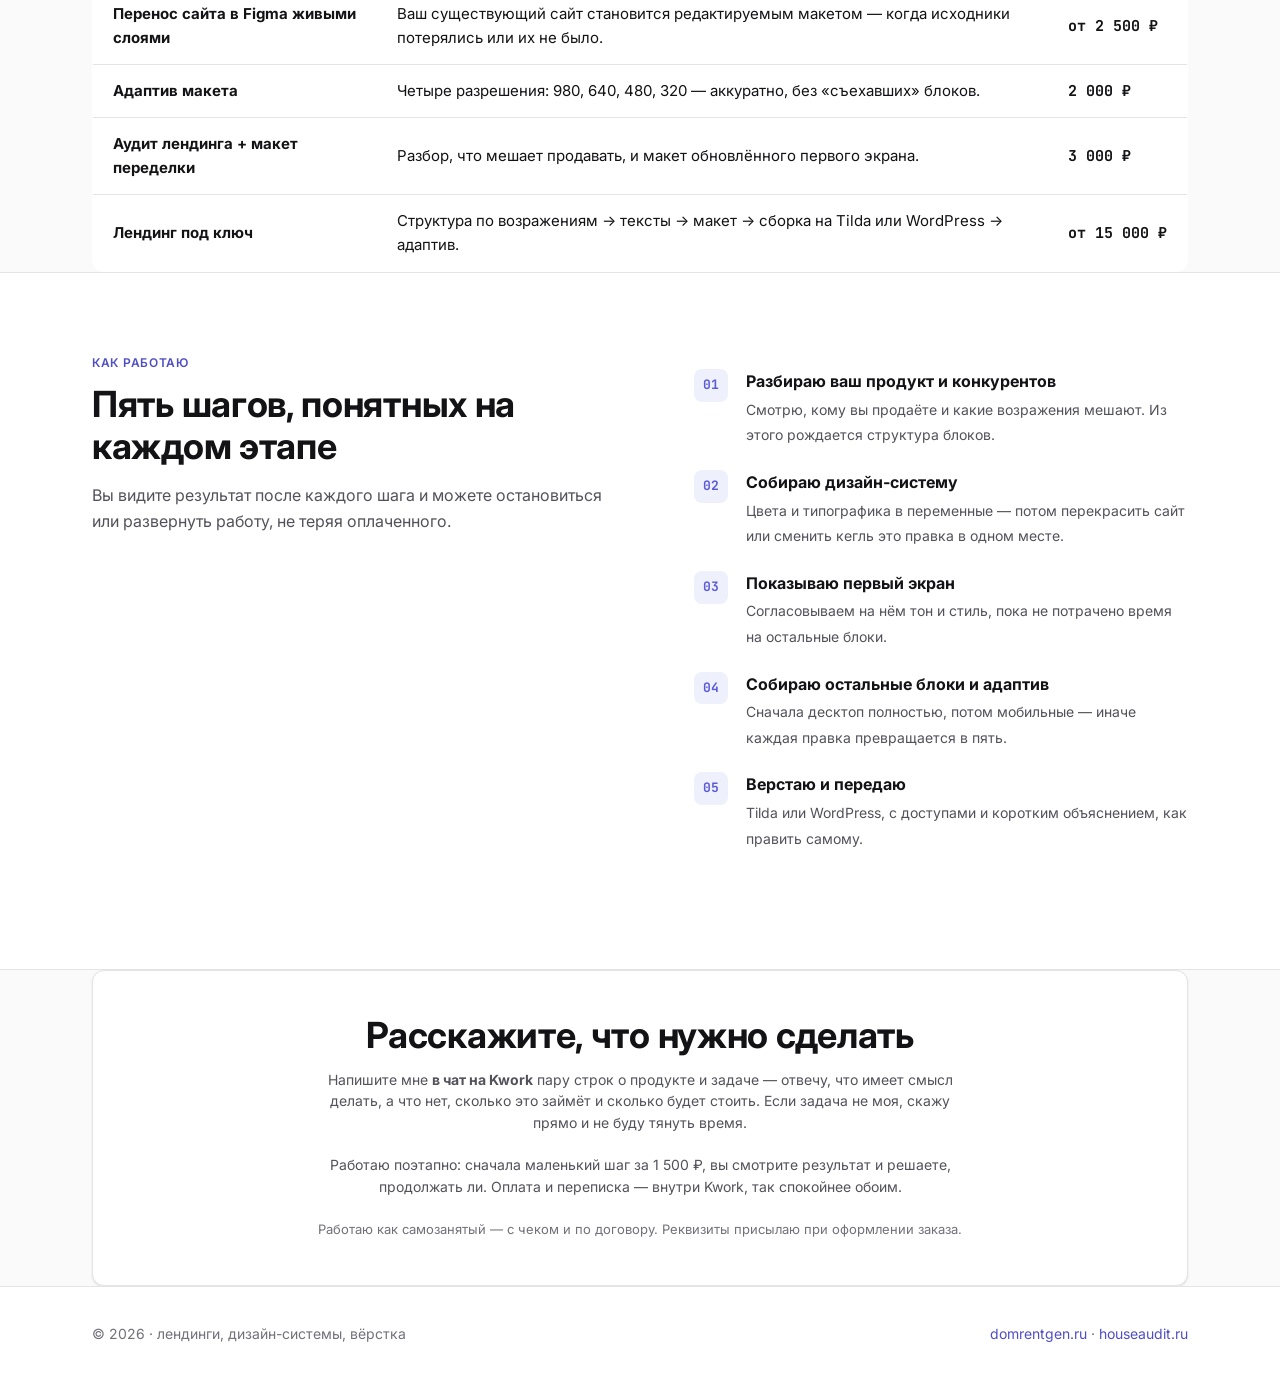
==== commit b6189883: "Убрал фамилию и реквизиты со страниц" ====
--- a/index.html
+++ b/index.html
@@ -190,13 +190,13 @@
     <h2 style="margin-bottom:12px">Расскажите, что нужно сделать</h2>
     <p class="lead" style="max-width:660px;margin:0 auto 20px">Напишите мне <b>в чат на Kwork</b> пару строк о продукте и задаче — отвечу, что имеет смысл делать, а что нет, сколько это займёт и сколько будет стоить. Если задача не моя, скажу прямо и не буду тянуть время.</p>
     <p style="max-width:660px;margin:0 auto 8px">Работаю поэтапно: сначала маленький шаг за 1 500 ₽, вы смотрите результат и решаете, продолжать ли. Оплата и переписка — внутри Kwork, так спокойнее обоим.</p>
-    <p style="margin-top:20px"><small>Полывянный Александр Иванович, самозанятый (НПД), ИНН 780436929263 — работаю с чеком.</small></p>
+    <p style="margin-top:20px"><small>Работаю как самозанятый — с чеком и по договору. Реквизиты присылаю при оформлении заказа.</small></p>
   </div>
 </section>
 
 <footer class="site-foot">
   <div class="wrap">
-    <span>© 2026 Александр Полывянный · лендинги, дизайн-системы, вёрстка</span>
+    <span>© 2026 · лендинги, дизайн-системы, вёрстка</span>
     <span><a href="https://domrentgen.ru" target="_blank" rel="noopener">domrentgen.ru</a> · <a href="https://houseaudit.ru" target="_blank" rel="noopener">houseaudit.ru</a></span>
   </div>
 </footer>
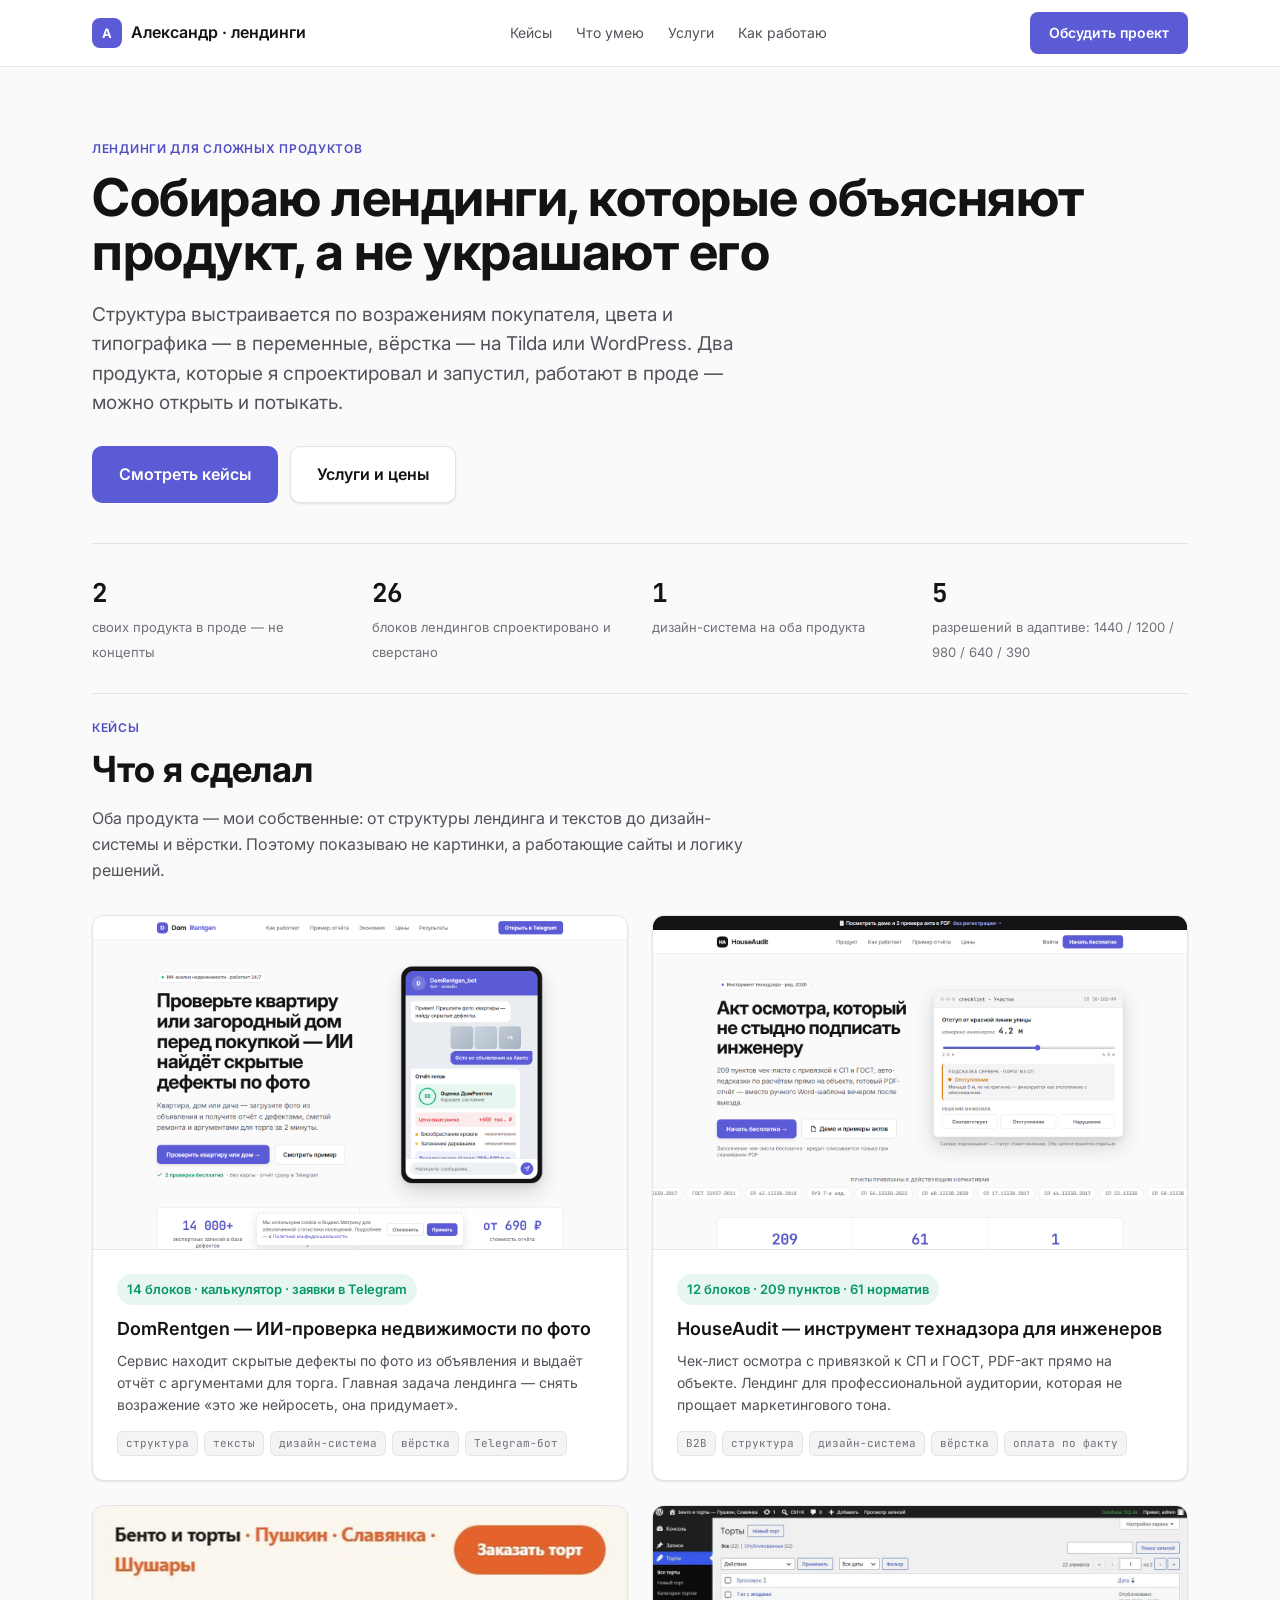
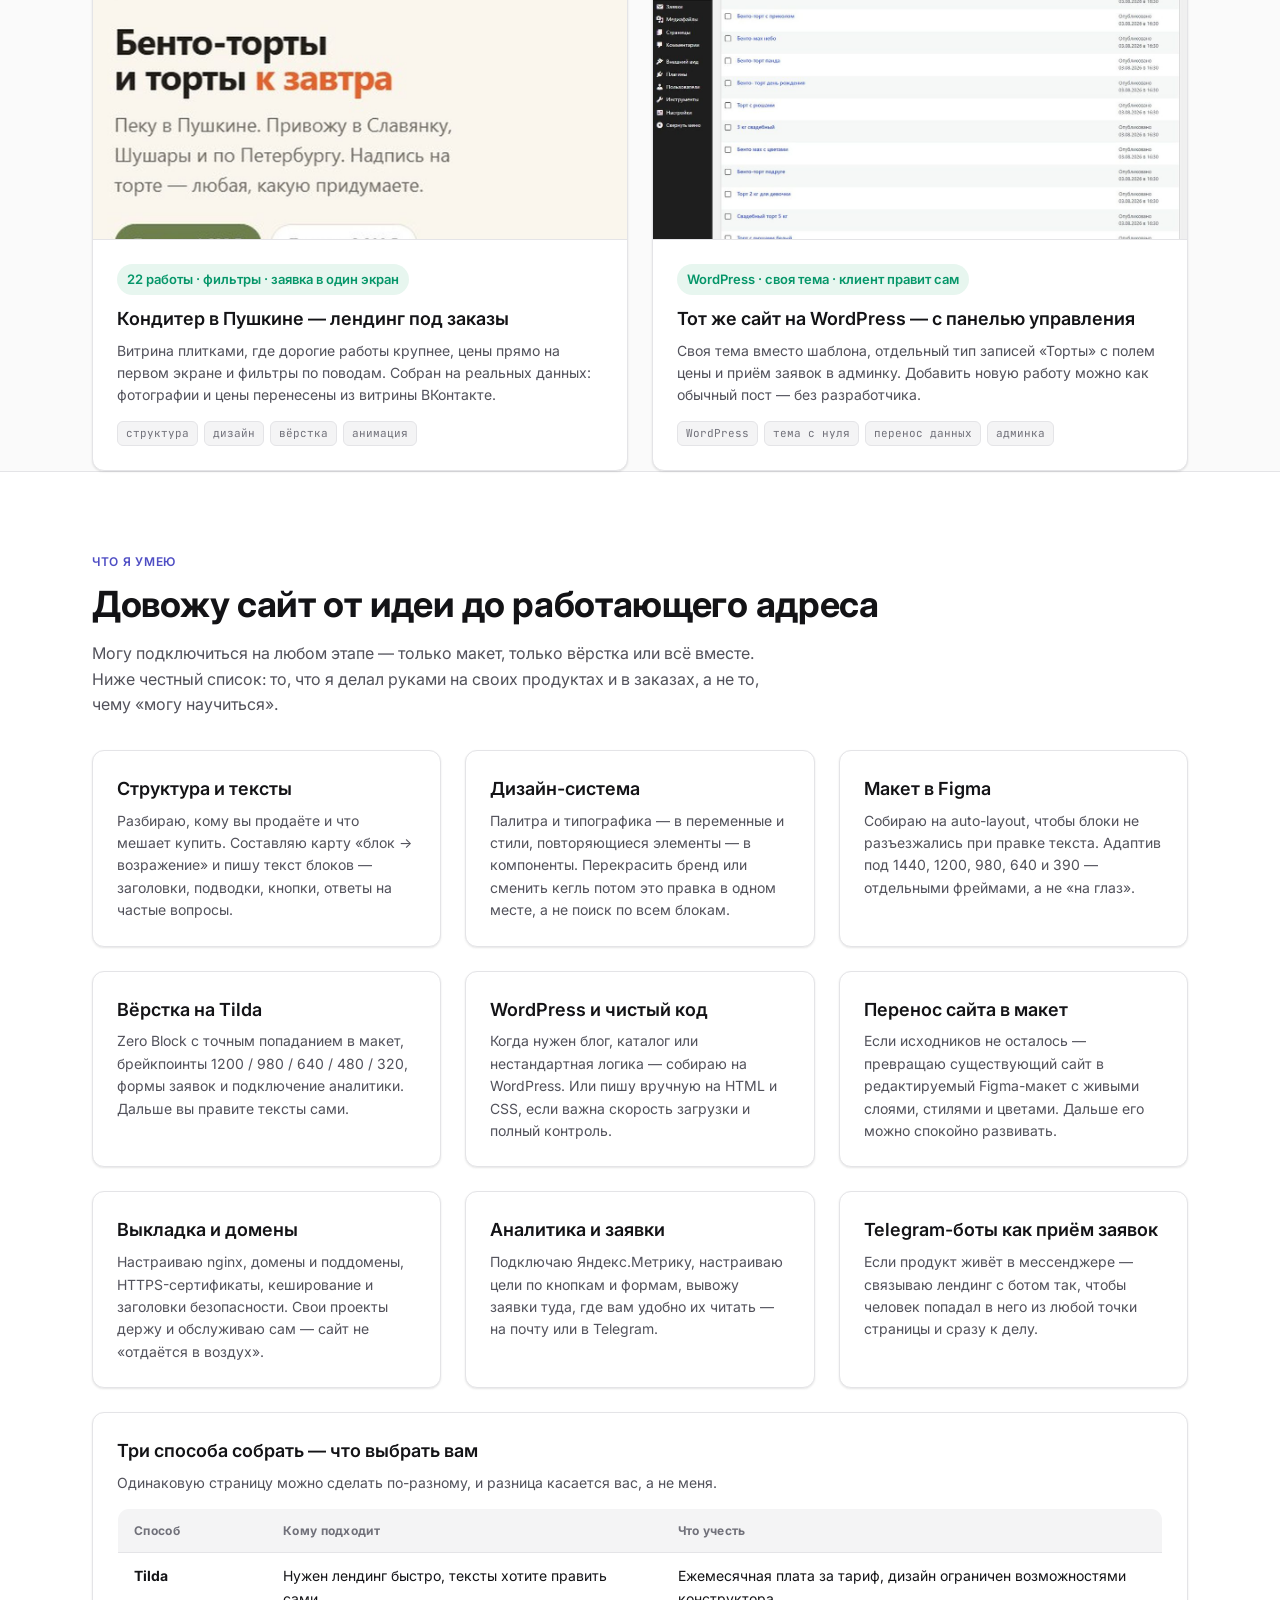
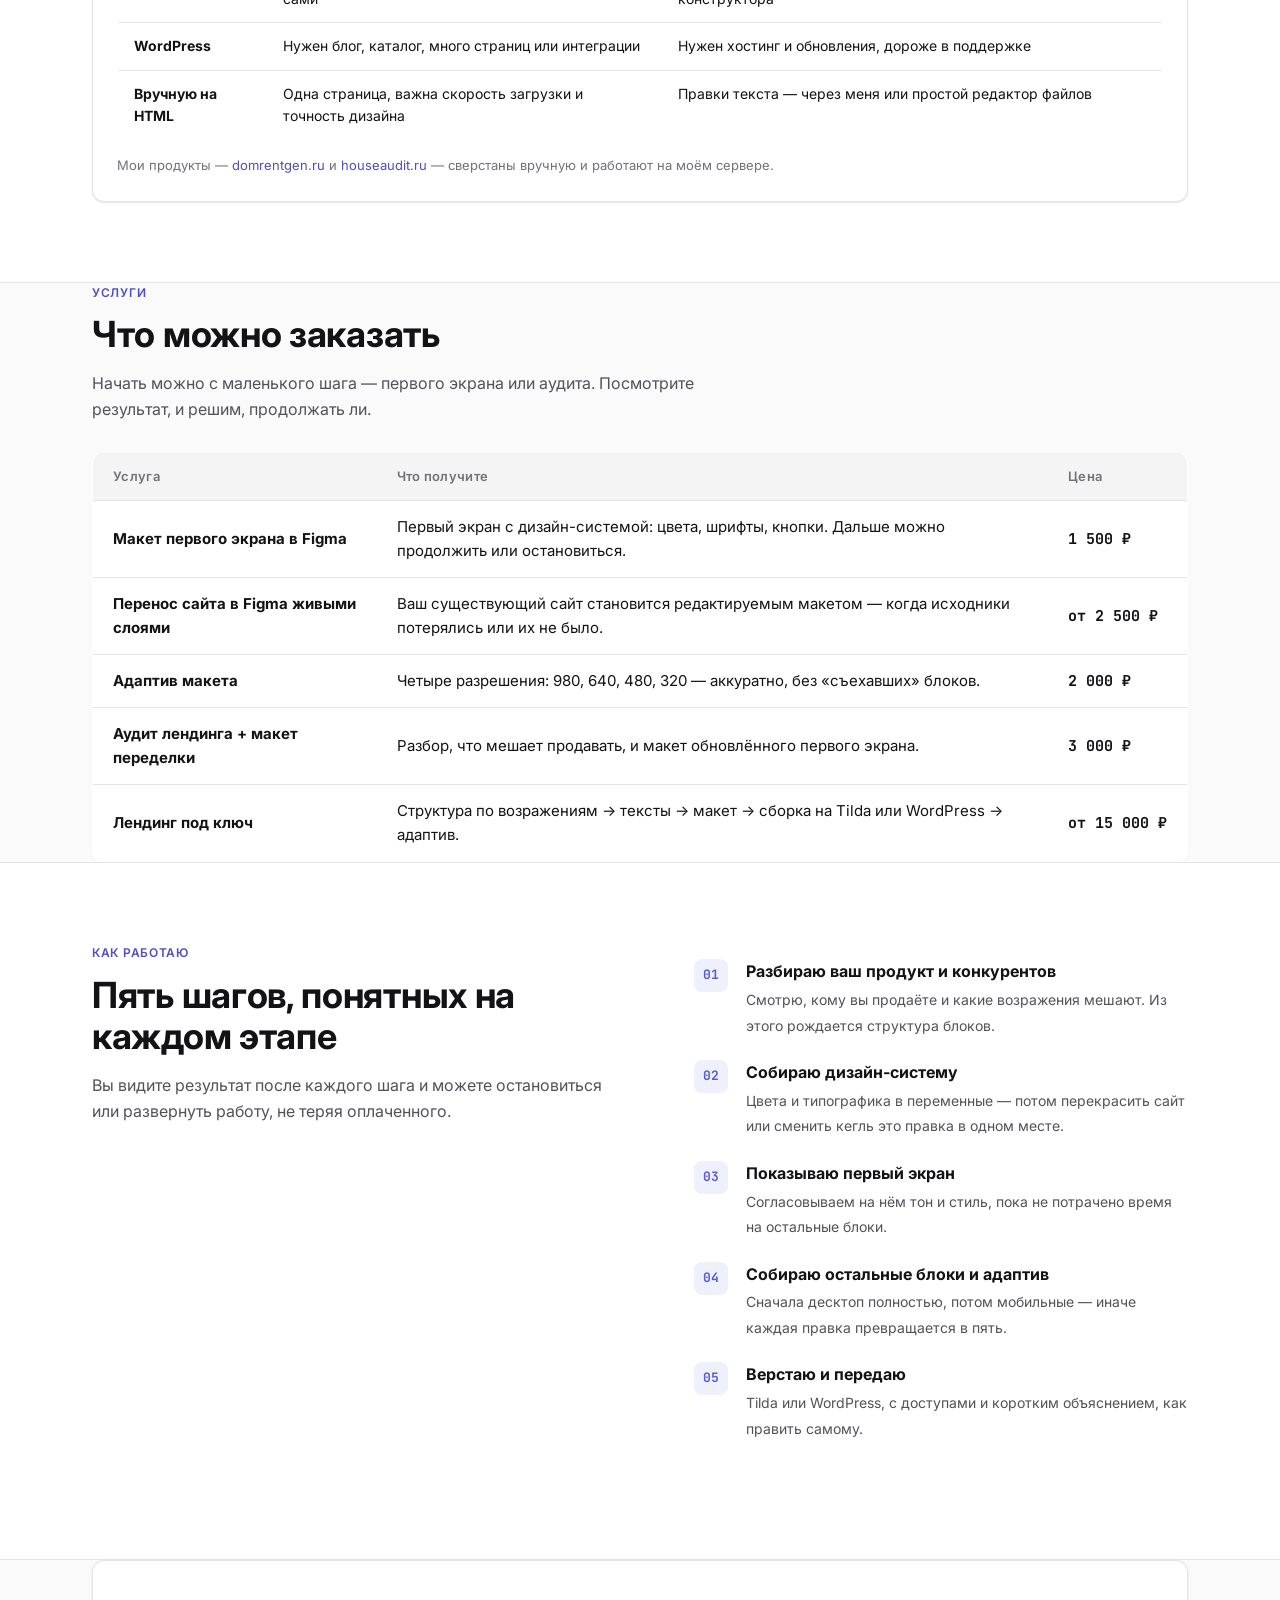
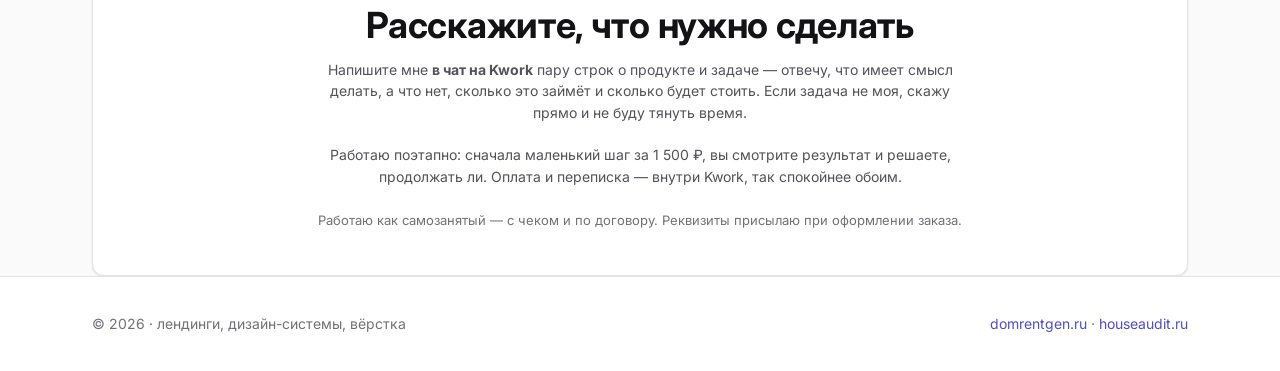
==== commit df92b01b: "Портфолио: добавлены кейсы лендинга и WordPress" ====
--- a/index.html
+++ b/index.html
@@ -70,6 +70,26 @@
         <div class="tags"><span class="tag">B2B</span><span class="tag">структура</span><span class="tag">дизайн-система</span><span class="tag">вёрстка</span><span class="tag">оплата по факту</span></div>
       </div>
     </a>
+    <a class="card case" href="bento/">
+      <div class="shot"><img src="assets/prev-bento.jpg" alt="Лендинг кондитера: витрина работ с ценами" loading="lazy"></div>
+      <div class="card-pad">
+        <span class="result">22 работы · фильтры · заявка в один экран</span>
+        <h3>Кондитер в Пушкине — лендинг под заказы</h3>
+        <p>Витрина плитками, где дорогие работы крупнее, цены прямо на первом экране и фильтры по поводам. Собран на реальных данных: фотографии и цены перенесены из витрины ВКонтакте.</p>
+        <div class="tags"><span class="tag">структура</span><span class="tag">дизайн</span><span class="tag">вёрстка</span><span class="tag">анимация</span></div>
+      </div>
+    </a>
+
+    <a class="card case" href="wp-case/">
+      <div class="shot"><img src="assets/prev-wp.jpg" alt="Админка WordPress: раздел «Торты»" loading="lazy"></div>
+      <div class="card-pad">
+        <span class="result">WordPress · своя тема · клиент правит сам</span>
+        <h3>Тот же сайт на WordPress — с панелью управления</h3>
+        <p>Своя тема вместо шаблона, отдельный тип записей «Торты» с полем цены и приём заявок в админку. Добавить новую работу можно как обычный пост — без разработчика.</p>
+        <div class="tags"><span class="tag">WordPress</span><span class="tag">тема с нуля</span><span class="tag">перенос данных</span><span class="tag">админка</span></div>
+      </div>
+    </a>
+
   </div>
 
 </section>
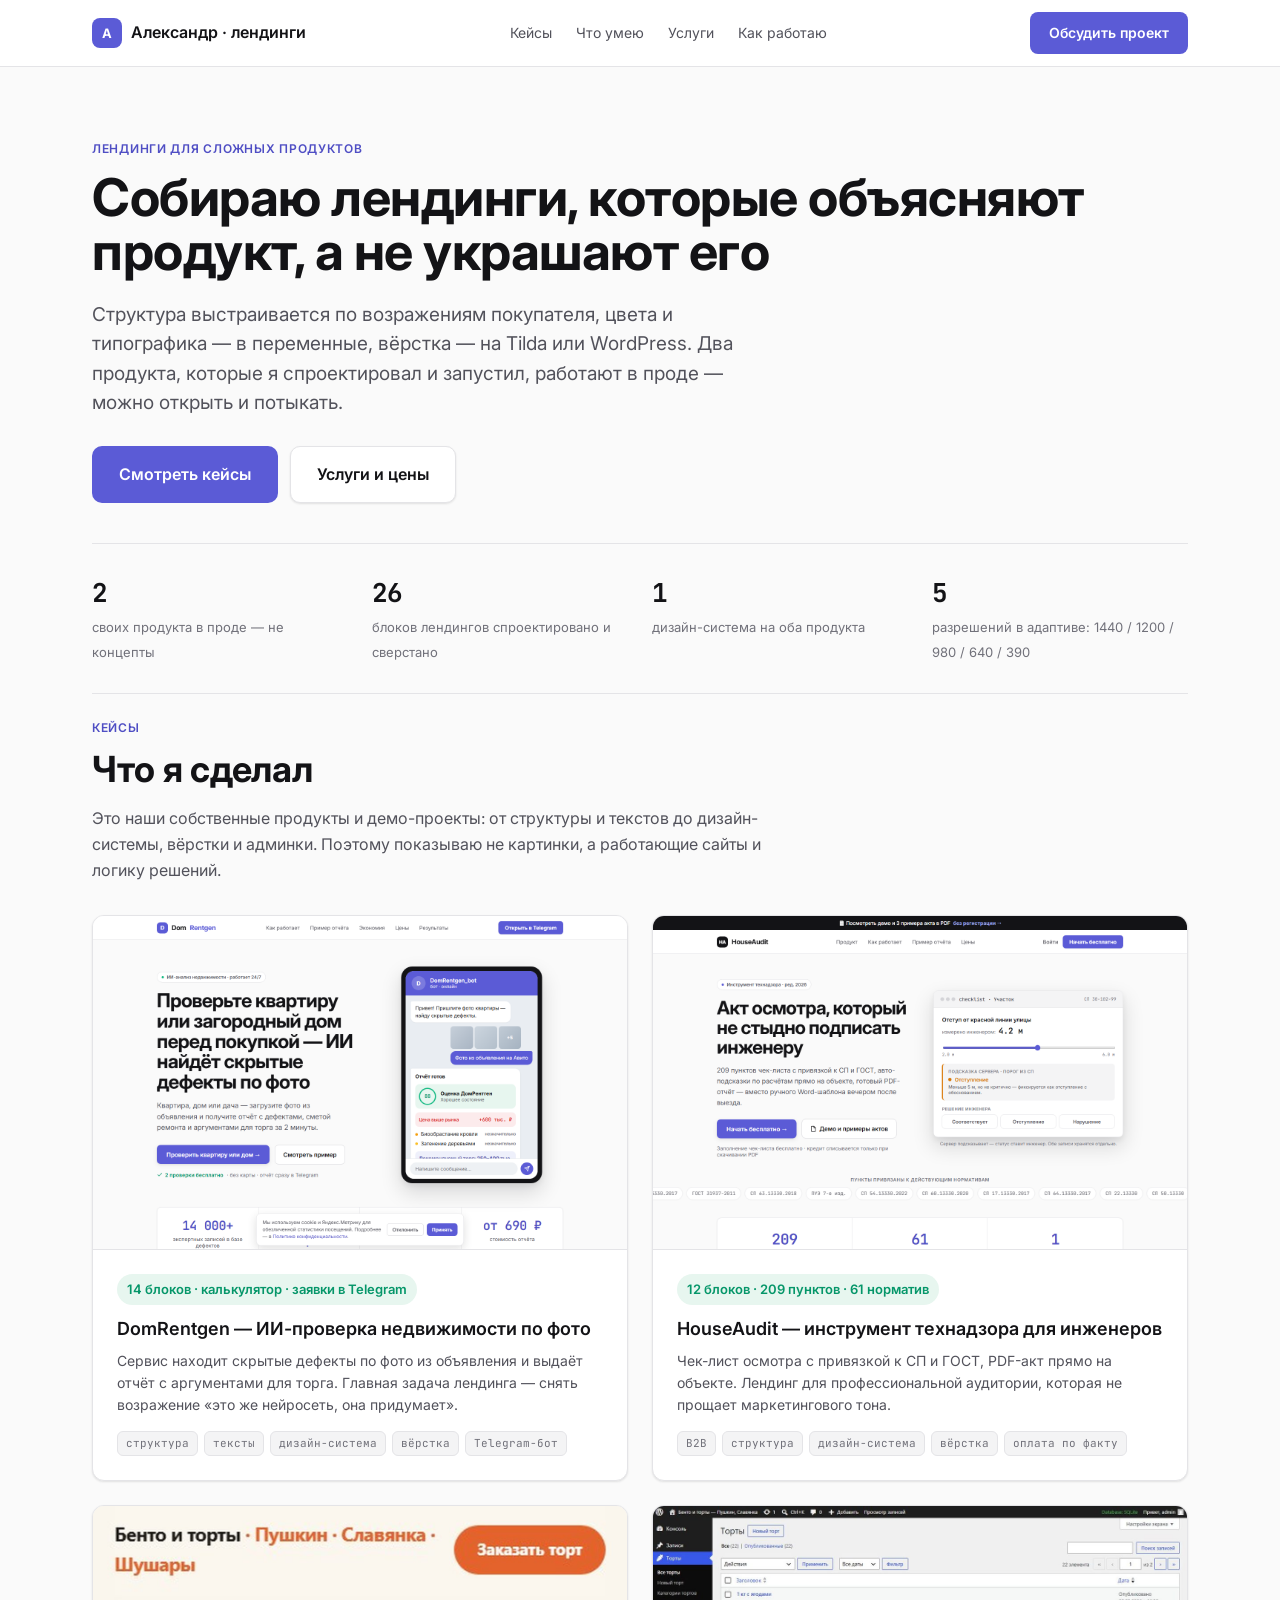
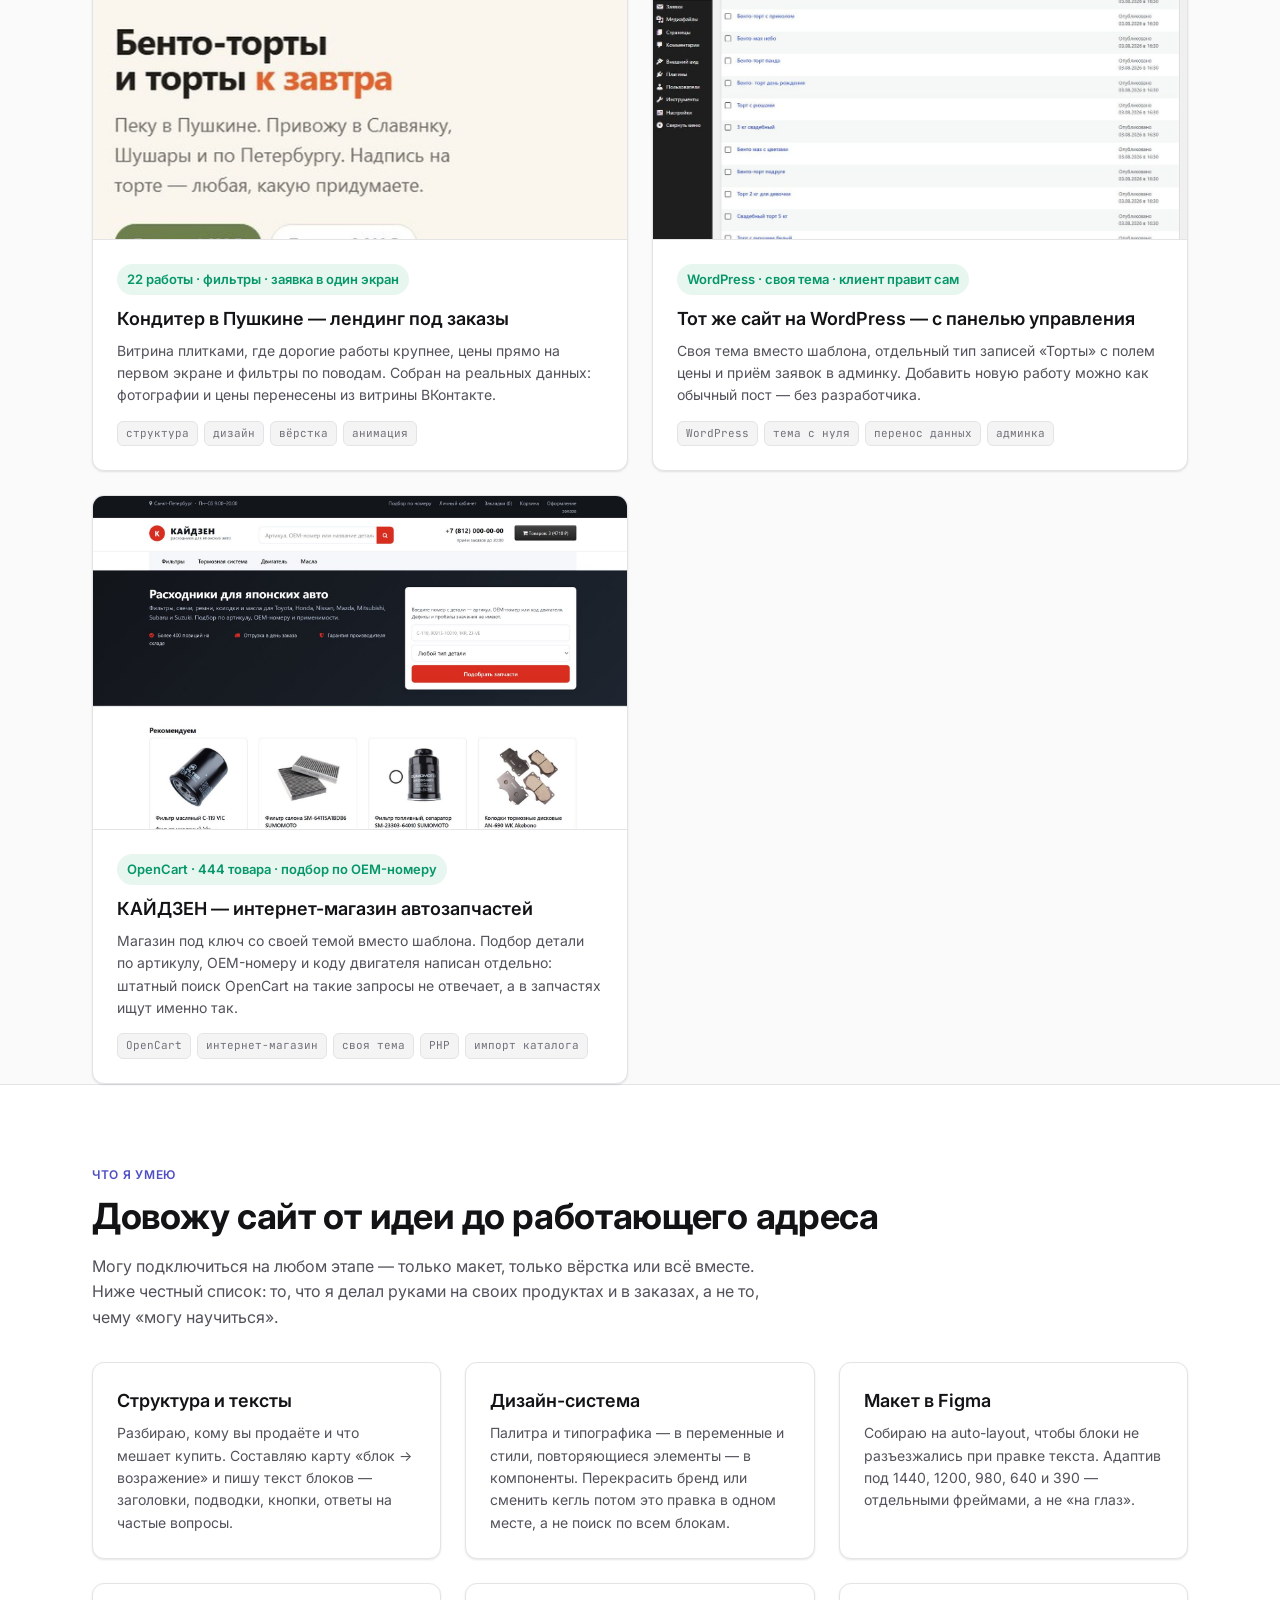
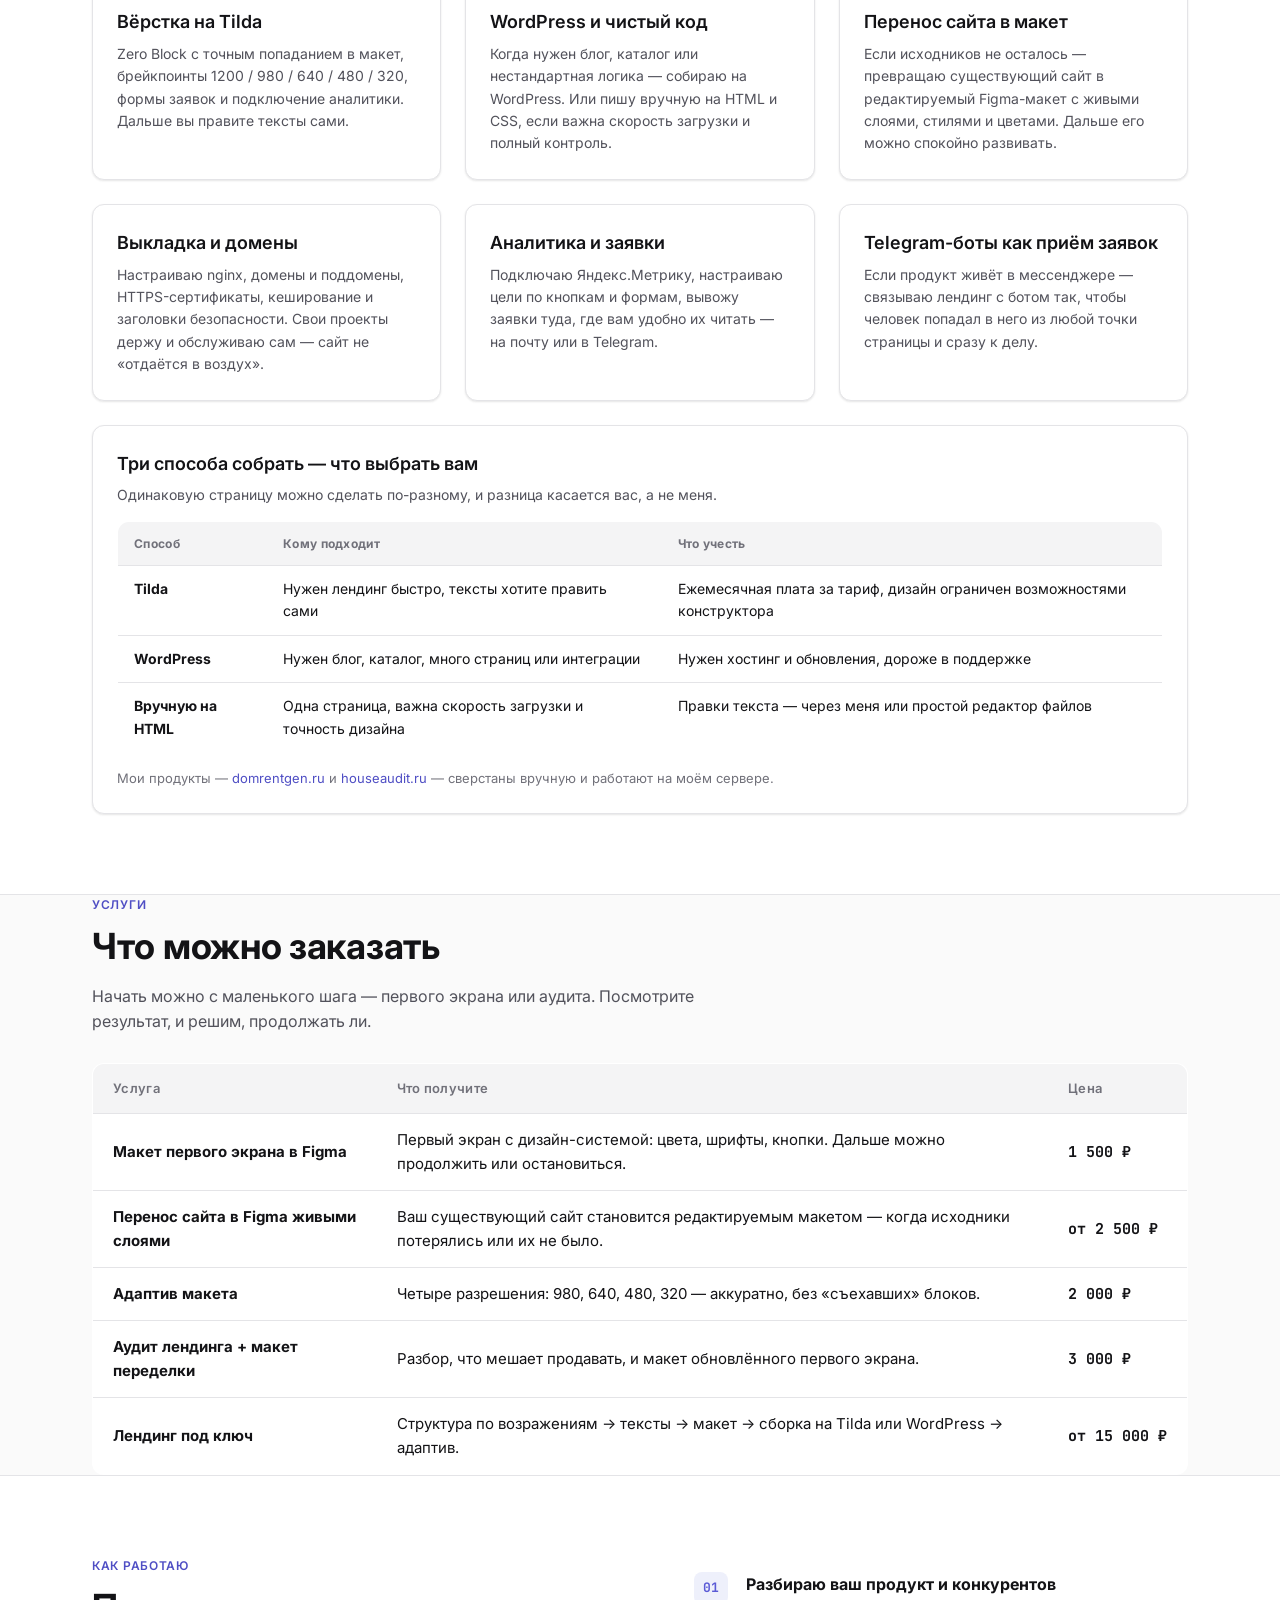
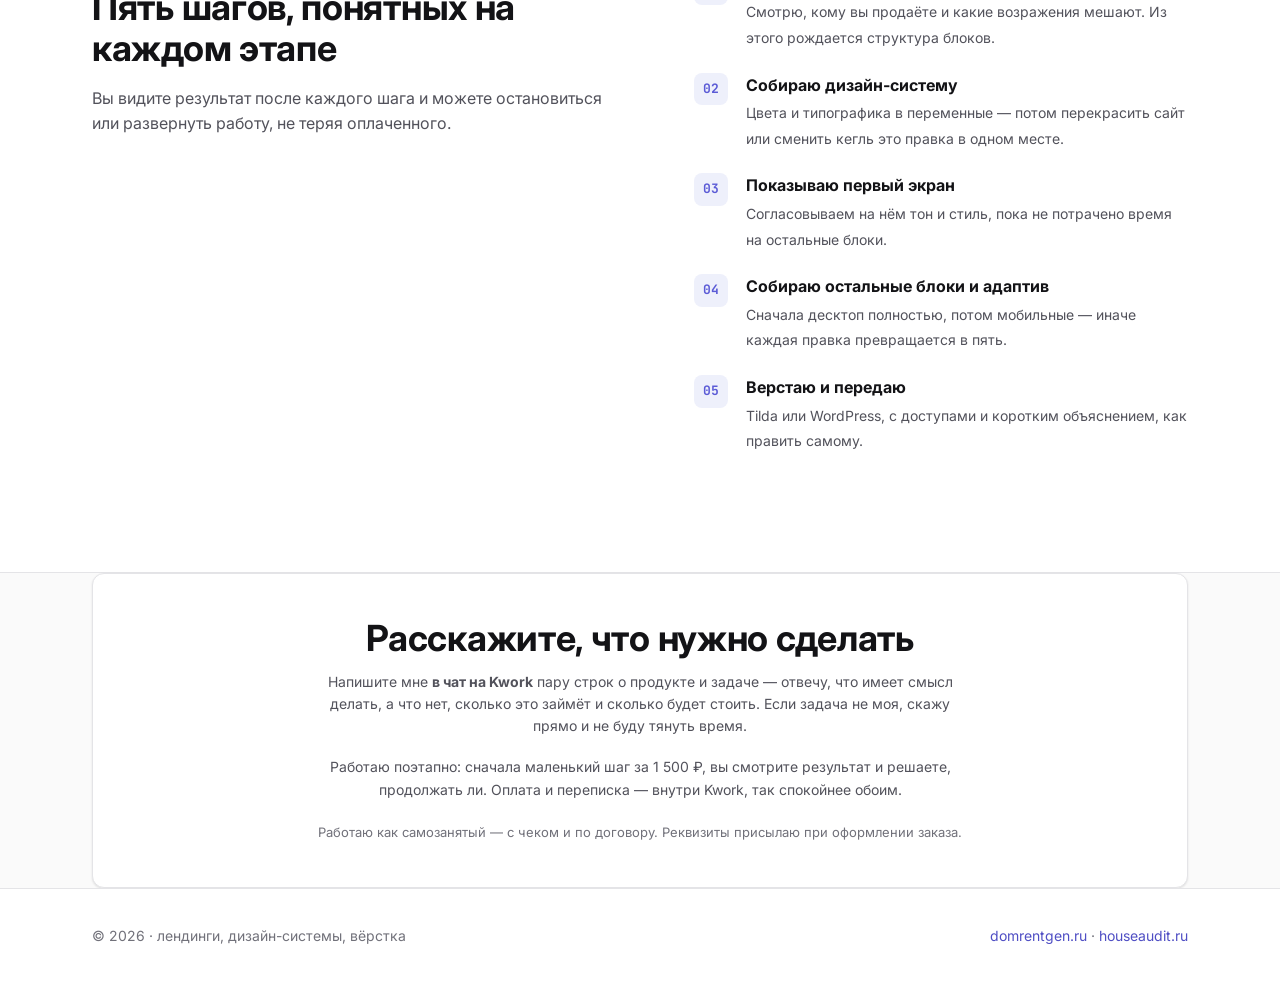
==== commit f7630bfe: "Кейс: интернет-магазин автозапчастей на OpenCart Демо-магазин КАЙДЗЕН: своя тема, каталог на 444 поз" ====
--- a/index.html
+++ b/index.html
@@ -48,7 +48,7 @@
 <section id="cases" class="wrap">
   <p class="eyebrow">КЕЙСЫ</p>
   <h2>Что я сделал</h2>
-  <p class="sub">Оба продукта — мои собственные: от структуры лендинга и текстов до дизайн-системы и вёрстки. Поэтому показываю не картинки, а работающие сайты и логику решений.</p>
+  <p class="sub">Это наши собственные продукты и демо-проекты: от структуры и текстов до дизайн-системы, вёрстки и админки. Поэтому показываю не картинки, а работающие сайты и логику решений.</p>
 
   <div class="grid g2" style="margin-top:32px">
     <a class="card case" href="case-domrentgen.html">
@@ -87,6 +87,16 @@
         <h3>Тот же сайт на WordPress — с панелью управления</h3>
         <p>Своя тема вместо шаблона, отдельный тип записей «Торты» с полем цены и приём заявок в админку. Добавить новую работу можно как обычный пост — без разработчика.</p>
         <div class="tags"><span class="tag">WordPress</span><span class="tag">тема с нуля</span><span class="tag">перенос данных</span><span class="tag">админка</span></div>
+      </div>
+    </a>
+
+    <a class="card case" href="case-kaizen.html">
+      <div class="shot"><img src="screenshots-web/01-glavnaya.jpg" alt="Главная магазина автозапчастей КАЙДЗЕН" loading="lazy"></div>
+      <div class="card-pad">
+        <span class="result">OpenCart · 444 товара · подбор по OEM-номеру</span>
+        <h3>КАЙДЗЕН — интернет-магазин автозапчастей</h3>
+        <p>Магазин под ключ со своей темой вместо шаблона. Подбор детали по артикулу, OEM-номеру и коду двигателя написан отдельно: штатный поиск OpenCart на такие запросы не отвечает, а в запчастях ищут именно так.</p>
+        <div class="tags"><span class="tag">OpenCart</span><span class="tag">интернет-магазин</span><span class="tag">своя тема</span><span class="tag">PHP</span><span class="tag">импорт каталога</span></div>
       </div>
     </a>
 
